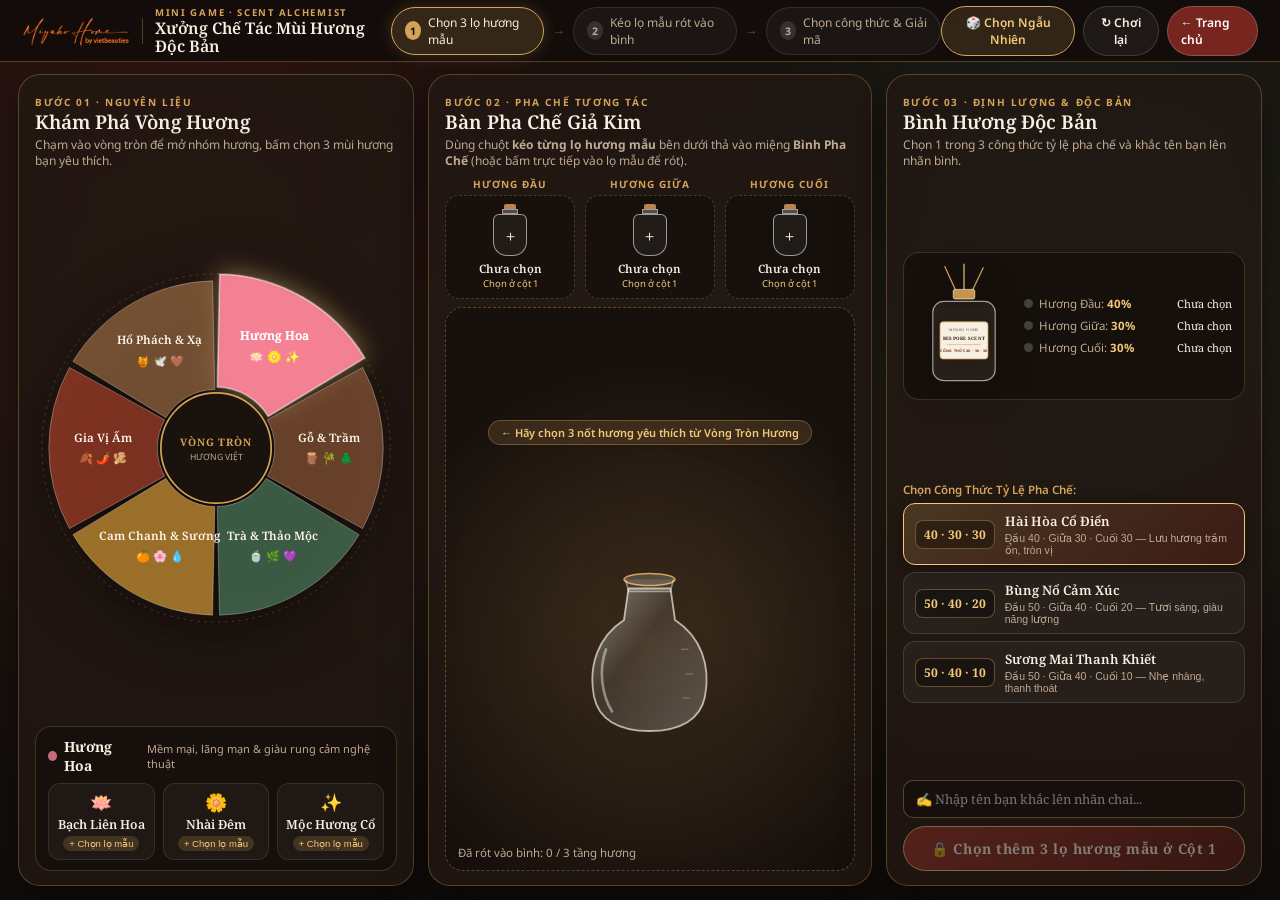
==== bespoke-scent.html @ ba07856d "update: cautruc" ====
<!doctype html>
<html lang="vi">
  <head>
    <meta charset="UTF-8" />
    <meta name="viewport" content="width=device-width,initial-scale=1" />
    <title>Xưởng Giả Kim Mùi Hương — Miyako Home Mini Game</title>
    <meta
      name="description"
      content="Mini game pha chế mùi hương Miyako Home: Chọn nốt hương từ Vòng Tròn Hương, kéo thả lọ hương mẫu vào bình pha chế theo công thức và giải mã tính cách của bạn."
    />
    <link
      rel="icon"
      href="data:image/svg+xml,%3Csvg xmlns='http://www.w3.org/2000/svg' viewBox='0 0 40 40'%3E%3Crect width='40' height='40' fill='%237a201d'/%3E%3Ctext x='7' y='29' font-size='28' fill='%23f5ead6' font-family='serif'%3EM%3C/text%3E%3C/svg%3E"
    />
    <link rel="preconnect" href="https://fonts.googleapis.com" />
    <link rel="preconnect" href="https://fonts.gstatic.com" crossorigin />
    <link
      href="https://fonts.googleapis.com/css2?family=Noto+Sans:ital,wght@0,300;0,400;0,500;0,600;0,700;1,400&family=Noto+Serif:ital,wght@0,400;0,600;0,700;1,400;1,600&display=swap"
      rel="stylesheet"
    />
    <link rel="stylesheet" href="css/bespoke-scent.css" />
  </head>
  <body>
    <div class="game-viewport">
      <!-- Top Game HUD Bar -->
      <header class="game-hud">
        <a
          class="hud-brand"
          href="index.html"
          aria-label="Miyako Home — về trang chủ"
        >
          <img
            src="assets/images/custom-01.webp"
            alt="Logo Miyako Home"
            width="2172"
            height="724"
            decoding="async"
          />
          <span class="hud-divider" aria-hidden="true"></span>
          <div class="hud-title-wrap">
            <span class="hud-badge">MINI GAME · SCENT ALCHEMIST</span>
            <h1>Xưởng Chế Tác Mùi Hương Độc Bản</h1>
          </div>
        </a>

        <!-- Quest Steps Indicator -->
        <div class="hud-quests" aria-label="Tiến trình chơi">
          <div id="quest-1" class="quest-step active">
            <span class="quest-num">1</span>
            <span>Chọn 3 lọ hương mẫu</span>
          </div>
          <span class="quest-arrow" aria-hidden="true">→</span>
          <div id="quest-2" class="quest-step">
            <span class="quest-num">2</span>
            <span>Kéo lọ mẫu rót vào bình</span>
          </div>
          <span class="quest-arrow" aria-hidden="true">→</span>
          <div id="quest-3" class="quest-step">
            <span class="quest-num">3</span>
            <span>Chọn công thức &amp; Giải mã</span>
          </div>
        </div>

        <div class="hud-actions">
          <button
            id="random-spin-btn"
            class="hud-btn-gold"
            type="button"
            title="Chọn ngẫu nhiên 3 lọ hương mẫu"
          >
            🎲 Chọn Ngẫu Nhiên
          </button>
          <button
            id="reset-board-btn"
            class="hud-btn-ghost"
            type="button"
            title="Làm mới bàn pha chế"
          >
            ↻ Chơi lại
          </button>
          <a class="hud-btn-back" href="index.html">← Trang chủ</a>
        </div>
      </header>

      <!-- 3-Column Fixed Game Arena -->
      <main class="game-arena" aria-label="Bàn pha chế mùi hương 3 cột">
        <!-- ================================================================
             COLUMN 1: KHÁM PHÁ VÒNG HƯƠNG (FRAGRANCE WHEEL & NOTE PICKER)
             ================================================================ -->
        <section
          class="arena-col col-wheel"
          aria-label="Cột 1: Khám phá vòng hương"
        >
          <div class="col-head">
            <span class="col-step-tag">BƯỚC 01 · NGUYÊN LIỆU</span>
            <h2>Khám Phá Vòng Hương</h2>
            <p>
              Chạm vào vòng tròn để mở nhóm hương, bấm chọn 3 mùi hương bạn yêu
              thích.
            </p>
          </div>

          <!-- Interactive SVG Fragrance Wheel -->
          <div class="wheel-box">
            <svg
              id="fragrance-wheel-svg"
              class="fragrance-wheel-svg"
              viewBox="0 0 420 420"
              aria-label="Vòng tròn 6 nhóm hương"
            ></svg>
          </div>

          <!-- Sub-notes Shelf of Selected Family -->
          <div class="family-shelf">
            <div class="shelf-header">
              <div class="shelf-title">
                <span id="family-dot" class="family-dot"></span>
                <strong id="family-name">Hương Hoa (Floral)</strong>
              </div>
              <span id="family-desc" class="shelf-desc"
                >Mềm mại, lãng mạn &amp; tinh tế</span
              >
            </div>
            <div id="notes-grid" class="shelf-notes-grid"></div>
          </div>
        </section>

        <!-- ================================================================
             COLUMN 2: BÀN GIẢ KIM — KÉO THẢ LỌ HƯƠNG MẪU VÀO LỌ PHA CHẾ
             ================================================================ -->
        <section
          class="arena-col col-alchemy"
          aria-label="Cột 2: Bàn pha chế kéo thả"
        >
          <div class="col-head">
            <span class="col-step-tag">BƯỚC 02 · PHA CHẾ TƯƠNG TÁC</span>
            <h2>Bàn Pha Chế Giả Kim</h2>
            <p id="alchemy-instruction">
              Dùng chuột <strong>kéo từng lọ hương mẫu</strong> bên dưới thả vào
              miệng <strong>Bình Pha Chế</strong> (hoặc bấm trực tiếp vào lọ mẫu
              để rót).
            </p>
          </div>

          <!-- Sample Vials Tray (3 Picked Vials to Drag) -->
          <div class="vials-tray" aria-label="Khay 3 lọ hương mẫu đã chọn">
            <!-- Vial Slot 1: Top Note -->
            <div class="vial-slot-wrap" data-slot="top">
              <span class="vial-role-label">Hương Đầu</span>
              <div
                id="vial-top"
                class="sample-vial empty"
                draggable="false"
                data-layer="top"
                role="button"
                tabindex="0"
                aria-label="Lọ mẫu Hương Đầu"
              >
                <div class="vial-bottle-graphic">
                  <div class="vial-cork"></div>
                  <div class="vial-neck"></div>
                  <div class="vial-body">
                    <div class="vial-liquid" id="vial-liquid-top"></div>
                    <span class="vial-icon" id="vial-icon-top">＋</span>
                  </div>
                </div>
                <span class="vial-name" id="vial-name-top">Chưa chọn</span>
                <span class="vial-status" id="vial-status-top"
                  >Chọn ở cột 1</span
                >
              </div>
              <button
                type="button"
                class="vial-remove-btn"
                data-remove="top"
                title="Đổi lọ hương này"
                hidden
              >
                ×
              </button>
            </div>

            <!-- Vial Slot 2: Heart Note -->
            <div class="vial-slot-wrap" data-slot="heart">
              <span class="vial-role-label">Hương Giữa</span>
              <div
                id="vial-heart"
                class="sample-vial empty"
                draggable="false"
                data-layer="heart"
                role="button"
                tabindex="0"
                aria-label="Lọ mẫu Hương Giữa"
              >
                <div class="vial-bottle-graphic">
                  <div class="vial-cork"></div>
                  <div class="vial-neck"></div>
                  <div class="vial-body">
                    <div class="vial-liquid" id="vial-liquid-heart"></div>
                    <span class="vial-icon" id="vial-icon-heart">＋</span>
                  </div>
                </div>
                <span class="vial-name" id="vial-name-heart">Chưa chọn</span>
                <span class="vial-status" id="vial-status-heart"
                  >Chọn ở cột 1</span
                >
              </div>
              <button
                type="button"
                class="vial-remove-btn"
                data-remove="heart"
                title="Đổi lọ hương này"
                hidden
              >
                ×
              </button>
            </div>

            <!-- Vial Slot 3: Base Note -->
            <div class="vial-slot-wrap" data-slot="base">
              <span class="vial-role-label">Hương Cuối</span>
              <div
                id="vial-base"
                class="sample-vial empty"
                draggable="false"
                data-layer="base"
                role="button"
                tabindex="0"
                aria-label="Lọ mẫu Hương Cuối"
              >
                <div class="vial-bottle-graphic">
                  <div class="vial-cork"></div>
                  <div class="vial-neck"></div>
                  <div class="vial-body">
                    <div class="vial-liquid" id="vial-liquid-base"></div>
                    <span class="vial-icon" id="vial-icon-base">＋</span>
                  </div>
                </div>
                <span class="vial-name" id="vial-name-base">Chưa chọn</span>
                <span class="vial-status" id="vial-status-base"
                  >Chọn ở cột 1</span
                >
              </div>
              <button
                type="button"
                class="vial-remove-btn"
                data-remove="base"
                title="Đổi lọ hương này"
                hidden
              >
                ×
              </button>
            </div>
          </div>

          <!-- Central Mixing Cauldron / Alchemy Vessel Dropzone -->
          <div
            id="alchemy-dropzone"
            class="alchemy-dropzone"
            aria-label="Vùng thả lọ hương mẫu để pha chế"
          >
            <div class="dropzone-ring" aria-hidden="true"></div>
            <div class="dropzone-hint-pill" id="dropzone-hint">
              ⬇ Kéo thả lọ hương mẫu vào đây để rót
            </div>

            <!-- Animated Pouring Vial (Appears during pour animation) -->
            <div
              id="pouring-actor"
              class="pouring-actor"
              hidden
              aria-hidden="true"
            >
              <div class="pouring-vial-body">
                <div id="pouring-vial-liquid" class="pouring-vial-liquid"></div>
              </div>
              <div id="pouring-stream" class="pouring-stream"></div>
            </div>

            <!-- Floating Aroma Particles Container -->
            <div
              id="aroma-particles"
              class="aroma-particles"
              aria-hidden="true"
            ></div>

            <!-- Central Mixing Flask SVG -->
            <svg
              id="mixing-flask-svg"
              class="mixing-flask-svg"
              viewBox="0 0 220 260"
              aria-label="Bình pha chế trung tâm"
            >
              <defs>
                <clipPath id="flask-clip">
                  <path
                    d="M82 54 L138 54 L144 96 C178 118 192 156 184 198 C178 228 152 244 110 244 C68 244 42 228 36 198 C28 156 42 118 76 96 Z"
                  />
                </clipPath>
                <linearGradient id="glass-shine" x1="0" y1="0" x2="1" y2="1">
                  <stop offset="0%" stop-color="rgba(255,255,255,0.38)" />
                  <stop offset="40%" stop-color="rgba(255,255,255,0.05)" />
                  <stop offset="100%" stop-color="rgba(255,255,255,0.2)" />
                </linearGradient>
              </defs>

              <!-- Flask Rim & Funnel Neck -->
              <ellipse
                cx="110"
                cy="42"
                rx="34"
                ry="8"
                fill="rgba(255,248,238,0.18)"
                stroke="#d4a359"
                stroke-width="2"
              />
              <path
                d="M78 42 L82 58 L138 58 L142 42"
                fill="rgba(255,248,238,0.1)"
                stroke="rgba(255,248,238,0.45)"
                stroke-width="1.8"
              />

              <!-- Liquid Layers Inside Flask -->
              <g clip-path="url(#flask-clip)">
                <rect
                  x="20"
                  y="50"
                  width="180"
                  height="200"
                  fill="rgba(255,248,238,0.04)"
                />
                <!-- Top Note Liquid (Upper layer) -->
                <rect
                  id="flask-layer-top"
                  x="20"
                  y="244"
                  width="180"
                  height="0"
                  fill="#d49b38"
                  fill-opacity="0.82"
                />
                <!-- Heart Note Liquid (Middle layer) -->
                <rect
                  id="flask-layer-heart"
                  x="20"
                  y="244"
                  width="180"
                  height="0"
                  fill="#c96a7b"
                  fill-opacity="0.86"
                />
                <!-- Base Note Liquid (Bottom layer) -->
                <rect
                  id="flask-layer-base"
                  x="20"
                  y="244"
                  width="180"
                  height="0"
                  fill="#8c583a"
                  fill-opacity="0.9"
                />
                <!-- Liquid Meniscus / Wave Highlight -->
                <ellipse
                  id="flask-meniscus"
                  cx="110"
                  cy="244"
                  rx="68"
                  ry="6"
                  fill="rgba(255,255,255,0.32)"
                  opacity="0"
                />
              </g>

              <!-- Flask Outer Glass Contour -->
              <path
                d="M82 54 L138 54 L144 96 C178 118 192 156 184 198 C178 228 152 244 110 244 C68 244 42 228 36 198 C28 156 42 118 76 96 Z"
                fill="url(#glass-shine)"
                stroke="rgba(255,248,238,0.65)"
                stroke-width="2.4"
              />

              <!-- Glass Reflection Arc -->
              <path
                d="M52 135 C42 162 46 195 60 218"
                fill="none"
                stroke="rgba(255,255,255,0.42)"
                stroke-width="3.5"
                stroke-linecap="round"
              />

              <!-- Measurement Ticks on Flask -->
              <line
                x1="152"
                y1="135"
                x2="162"
                y2="135"
                stroke="rgba(201,147,75,0.6)"
                stroke-width="1.5"
              />
              <line
                x1="158"
                y1="168"
                x2="168"
                y2="168"
                stroke="rgba(201,147,75,0.6)"
                stroke-width="1.5"
              />
              <line
                x1="154"
                y1="200"
                x2="164"
                y2="200"
                stroke="rgba(201,147,75,0.6)"
                stroke-width="1.5"
              />
            </svg>

            <div class="pour-progress-bar">
              <span id="pour-status-text"
                >Đã rót vào bình: 0 / 3 tầng hương</span
              >
              <button
                id="quick-pour-all-btn"
                type="button"
                class="quick-pour-btn"
                hidden
              >
                ⚡ Rót nhanh tất cả
              </button>
            </div>
          </div>
        </section>

        <!-- ================================================================
             COLUMN 3: BÌNH HƯƠNG ĐỘC BẢN & 3 CÔNG THỨC PHA
             ================================================================ -->
        <section
          class="arena-col col-bespoke"
          aria-label="Cột 3: Bình hương độc bản và công thức"
        >
          <div class="col-head">
            <span class="col-step-tag">BƯỚC 03 · ĐỊNH LƯỢNG &amp; ĐỘC BẢN</span>
            <h2>Bình Hương Độc Bản</h2>
            <p>
              Chọn 1 trong 3 công thức tỷ lệ pha chế và khắc tên bạn lên nhãn
              bình.
            </p>
          </div>

          <!-- Finished Bespoke Bottle Preview -->
          <div class="bespoke-bottle-card">
            <svg
              id="final-bottle-svg"
              class="final-bottle-svg"
              viewBox="0 0 160 210"
              aria-label="Bình thành phẩm Miyako Home"
            >
              <!-- Diffuser Reeds -->
              <line
                x1="70"
                y1="54"
                x2="48"
                y2="6"
                stroke="#d4a359"
                stroke-width="2"
                stroke-linecap="round"
              />
              <line
                x1="80"
                y1="54"
                x2="80"
                y2="2"
                stroke="#e5c17c"
                stroke-width="2"
                stroke-linecap="round"
              />
              <line
                x1="90"
                y1="54"
                x2="112"
                y2="8"
                stroke="#d4a359"
                stroke-width="2"
                stroke-linecap="round"
              />

              <!-- Gold Collar -->
              <rect
                x="62"
                y="44"
                width="36"
                height="16"
                rx="3"
                fill="#c9934b"
                stroke="#fff8ee"
                stroke-width="1"
              />

              <defs>
                <clipPath id="final-bottle-clip">
                  <rect x="28" y="64" width="104" height="132" rx="18" />
                </clipPath>
              </defs>

              <!-- Dynamic Ratio Liquid Layers -->
              <g clip-path="url(#final-bottle-clip)">
                <rect
                  x="28"
                  y="64"
                  width="104"
                  height="132"
                  fill="rgba(255,248,238,0.06)"
                />
                <rect
                  id="final-liquid-top"
                  x="28"
                  y="76"
                  width="104"
                  height="48"
                  fill="#3a2b22"
                  fill-opacity="0.2"
                />
                <rect
                  id="final-liquid-heart"
                  x="28"
                  y="124"
                  width="104"
                  height="36"
                  fill="#3a2b22"
                  fill-opacity="0.25"
                />
                <rect
                  id="final-liquid-base"
                  x="28"
                  y="160"
                  width="104"
                  height="36"
                  fill="#3a2b22"
                  fill-opacity="0.3"
                />
              </g>

              <!-- Bottle Glass Contour -->
              <rect
                x="28"
                y="64"
                width="104"
                height="132"
                rx="18"
                fill="none"
                stroke="rgba(255,248,238,0.6)"
                stroke-width="2"
              />

              <!-- Luxury Engraved Label -->
              <rect
                x="40"
                y="98"
                width="80"
                height="62"
                rx="5"
                fill="#f7efe2"
                stroke="#c9934b"
                stroke-width="1.3"
              />
              <text x="80" y="113" class="final-label-small">MIYAKO HOME</text>
              <text
                id="final-bottle-owner"
                x="80"
                y="129"
                class="final-label-main"
              >
                BESPOKE SCENT
              </text>
              <line
                x1="52"
                y1="136"
                x2="108"
                y2="136"
                stroke="#c9934b"
                stroke-width="0.8"
              />
              <text
                id="final-bottle-ratio"
                x="80"
                y="149"
                class="final-label-ratio"
              >
                CÔNG THỨC 40 · 30 · 30
              </text>
            </svg>

            <!-- Ratio Breakdown Legend -->
            <div class="bespoke-ratio-bars">
              <div class="ratio-bar-row">
                <span class="ratio-dot" id="ratio-dot-top"></span>
                <span class="ratio-label"
                  >Hương Đầu: <strong id="ratio-val-top">40%</strong></span
                >
                <span class="ratio-note-tag" id="ratio-note-top">—</span>
              </div>
              <div class="ratio-bar-row">
                <span class="ratio-dot" id="ratio-dot-heart"></span>
                <span class="ratio-label"
                  >Hương Giữa: <strong id="ratio-val-heart">30%</strong></span
                >
                <span class="ratio-note-tag" id="ratio-note-heart">—</span>
              </div>
              <div class="ratio-bar-row">
                <span class="ratio-dot" id="ratio-dot-base"></span>
                <span class="ratio-label"
                  >Hương Cuối: <strong id="ratio-val-base">30%</strong></span
                >
                <span class="ratio-note-tag" id="ratio-note-base">—</span>
              </div>
            </div>
          </div>

          <!-- 3 Blending Formulas Selector (40-30-30, 50-40-20, 50-40-10) -->
          <div class="formula-selector-group">
            <label class="group-title">Chọn Công Thức Tỷ Lệ Pha Chế:</label>
            <div
              class="formula-cards"
              role="radiogroup"
              aria-label="3 công thức pha chế"
            >
              <button
                type="button"
                class="formula-recipe-btn active"
                data-formula="40-30-30"
                data-top="40"
                data-heart="30"
                data-base="30"
              >
                <span class="recipe-ratio">40 · 30 · 30</span>
                <span class="recipe-name">Hài Hòa Cổ Điển</span>
                <span class="recipe-desc"
                  >Đầu 40 · Giữa 30 · Cuối 30 — Lưu hương trầm ổn, tròn vị</span
                >
              </button>

              <button
                type="button"
                class="formula-recipe-btn"
                data-formula="50-40-20"
                data-top="50"
                data-heart="40"
                data-base="20"
              >
                <span class="recipe-ratio">50 · 40 · 20</span>
                <span class="recipe-name">Bùng Nổ Cảm Xúc</span>
                <span class="recipe-desc"
                  >Đầu 50 · Giữa 40 · Cuối 20 — Tươi sáng, giàu năng lượng</span
                >
              </button>

              <button
                type="button"
                class="formula-recipe-btn"
                data-formula="50-40-10"
                data-top="50"
                data-heart="40"
                data-base="10"
              >
                <span class="recipe-ratio">50 · 40 · 10</span>
                <span class="recipe-name">Sương Mai Thanh Khiết</span>
                <span class="recipe-desc"
                  >Đầu 50 · Giữa 40 · Cuối 10 — Nhẹ nhàng, thanh thoát</span
                >
              </button>
            </div>
          </div>

          <!-- Owner Name Input & Final Craft Trigger -->
          <div class="bespoke-footer-controls">
            <input
              id="user-name-input"
              class="owner-input"
              type="text"
              maxlength="20"
              placeholder="✍ Nhập tên bạn khắc lên nhãn chai..."
              aria-label="Nhập tên khắc lên nhãn chai"
            />
            <button
              id="craft-btn"
              class="craft-submit-btn"
              type="button"
              disabled
            >
              🔒 Chọn &amp; Rót 3 Lọ Hương Để Giải Mã
            </button>
          </div>
        </section>
      </main>
    </div>

    <!-- ====================================================================
         POP-UP MODAL: GIẢI MÃ MÙI HƯƠNG & CHÂN DUNG TÍNH CÁCH (NO PAGE SCROLL)
         ==================================================================== -->
    <div
      id="result-modal"
      class="result-modal-backdrop"
      role="dialog"
      aria-modal="true"
      aria-labelledby="result-scent-name"
      hidden
    >
      <div class="result-modal-dialog">
        <button
          id="close-modal-btn"
          class="modal-close-btn"
          type="button"
          aria-label="Đóng cửa sổ kết quả"
        >
          ×
        </button>

        <div class="modal-top-banner">
          <span id="result-serial" class="modal-serial">
            MIYAKO BESPOKE NO. 108 · CÔNG THỨC 40 - 30 - 30
          </span>
          <span id="result-owner" class="modal-owner">
            Chế tác độc bản dành cho: Bạn
          </span>
        </div>

        <div class="modal-body-grid">
          <!-- Left: Scent Identity & Personality Analysis -->
          <div class="modal-main-col">
            <span class="modal-kicker"
              >✦ THÀNH PHẨM GIẢ KIM &amp; CHÂN DUNG BẢN NGÃ ✦</span
            >
            <h2 id="result-scent-name" class="modal-scent-title">
              Sương Liên &amp; Giữa Đêm Sâu
            </h2>
            <p id="result-poetic-sub" class="modal-scent-sub">
              Hợp hương theo tỷ lệ 40 - 30 - 30: Trà Trắng Tuyết Sơn, Bạch Liên
              Hoa &amp; Trầm Hương Kỳ Nam.
            </p>

            <!-- Personality Archetype Box -->
            <div class="modal-persona-card">
              <div class="persona-badge-line">
                <span>BẠN LÀ AI QUA MÙI HƯƠNG NÀY?</span>
              </div>
              <h3 id="persona-title">Người Kể Chuyện Thầm Lặng</h3>
              <p id="persona-summary"></p>
            </div>

            <!-- 3 Psychological Layers -->
            <div class="modal-psych-list">
              <div class="modal-psych-item">
                <div class="psych-head">
                  <strong
                    >1. Ấn tượng đầu tiên (Hương Đầu ·
                    <span id="modal-pct-top">40%</span>)</strong
                  >
                  <span id="psych-top-note" class="psych-note-pill"></span>
                </div>
                <p id="psych-top-desc"></p>
              </div>

              <div class="modal-psych-item">
                <div class="psych-head">
                  <strong
                    >2. Thế giới nội tâm (Hương Giữa ·
                    <span id="modal-pct-heart">30%</span>)</strong
                  >
                  <span id="psych-heart-note" class="psych-note-pill"></span>
                </div>
                <p id="psych-heart-desc"></p>
              </div>

              <div class="modal-psych-item">
                <div class="psych-head">
                  <strong
                    >3. Chiều sâu bản ngã (Hương Cuối ·
                    <span id="modal-pct-base">30%</span>)</strong
                  >
                  <span id="psych-base-note" class="psych-note-pill"></span>
                </div>
                <p id="psych-base-desc"></p>
              </div>
            </div>
          </div>

          <!-- Right: Radar Chart & Matching Real Miyako Product -->
          <div class="modal-side-col">
            <div class="modal-radar-box">
              <h4>Biểu Đồ 5 Chiều Khí Chất</h4>
              <svg
                id="radar-svg"
                class="radar-svg"
                viewBox="0 0 270 250"
                aria-label="Biểu đồ 5 chiều khí chất"
              ></svg>
              <div id="aura-tags" class="modal-aura-tags"></div>
            </div>

            <div class="modal-product-match">
              <div class="match-row">
                <img
                  id="match-thumb"
                  class="match-img"
                  src="assets/images/custom-06.webp"
                  alt="Sản phẩm Miyako Home đồng điệu"
                />
                <div class="match-meta">
                  <span class="match-eyebrow">GỢI Ý TỪ MIYAKO HOME</span>
                  <h4 id="match-vessel">Thiết kế SẮC — Ngọc Sương Mai</h4>
                  <strong id="match-collection"
                    >BST Tinh Dầu Hương Hoa &amp; Hồn Việt</strong
                  >
                </div>
              </div>
              <p id="match-desc" class="match-text"></p>
            </div>
          </div>
        </div>

        <!-- Modal Footer Actions -->
        <div class="modal-footer-actions">
          <a
            class="modal-btn-primary"
            href="https://zalo.me/0356059224"
            target="_blank"
            rel="noopener noreferrer"
          >
            Nhận Tư Vấn Công Thức Này Qua Zalo ↗
          </a>
          <button
            id="copy-formula-btn"
            type="button"
            class="modal-btn-secondary"
          >
            📋 Sao Chép Công Thức &amp; Tính Cách
          </button>
          <button
            id="modal-replay-btn"
            type="button"
            class="modal-btn-secondary"
          >
            ↻ Pha Chế Lại Mùi Khác
          </button>
        </div>
      </div>
    </div>

    <script src="js/bespoke-scent.js" defer></script>
  </body>
</html>
---- css/bespoke-scent.css ----
/* ==========================================================================
   MIYAKO HOME — 3-COLUMN FIXED-VIEWPORT SCENT ALCHEMIST MINI-GAME
   ========================================================================== */

:root {
  --bg-deep: #120d0a;
  --bg-panel: rgba(34, 24, 19, 0.82);
  --bg-panel-inner: rgba(20, 14, 11, 0.72);
  --text-cream: #f7efe2;
  --text-muted: #bfa992;
  --text-dark: #241912;
  --accent-wine: #76251f;
  --accent-gold: #d4a359;
  --accent-gold-bright: #f3c878;
  --border-gold: rgba(212, 163, 89, 0.32);
  --font-serif: "Noto Serif", Georgia, serif;
  --font-sans: "Noto Sans", -apple-system, BlinkMacSystemFont, sans-serif;
}

*,
*::before,
*::after {
  box-sizing: border-box;
  margin: 0;
  padding: 0;
}

html,
body {
  width: 100%;
  height: 100%;
  background: var(--bg-deep);
  color: var(--text-cream);
  font-family: var(--font-sans);
  overflow: hidden;
  user-select: none;
  -webkit-font-smoothing: antialiased;
}

/* Fixed 1-Screen Game Viewport */
.game-viewport {
  width: 100vw;
  height: 100vh;
  height: 100dvh;
  display: flex;
  flex-direction: column;
  background:
    radial-gradient(
      circle at 15% 20%,
      rgba(118, 37, 31, 0.28),
      transparent 42%
    ),
    radial-gradient(
      circle at 50% 55%,
      rgba(212, 163, 89, 0.14),
      transparent 48%
    ),
    radial-gradient(
      circle at 85% 25%,
      rgba(77, 124, 93, 0.15),
      transparent 42%
    ),
    linear-gradient(180deg, #150f0c 0%, #1c140f 55%, #120d0a 100%);
  overflow: hidden;
}

/* ==========================================================================
   TOP GAME HUD BAR
   ========================================================================== */
.game-hud {
  height: 62px;
  flex-shrink: 0;
  display: flex;
  align-items: center;
  justify-content: space-between;
  padding: 0 22px;
  background: rgba(18, 13, 10, 0.9);
  border-bottom: 1px solid var(--border-gold);
  backdrop-filter: blur(12px);
  z-index: 30;
}

.hud-brand {
  display: flex;
  align-items: center;
  gap: 12px;
  text-decoration: none;
  color: var(--text-cream);
}

.hud-brand img {
  height: 36px;
  width: auto;
  object-fit: contain;
}

.hud-divider {
  width: 1px;
  height: 26px;
  background: var(--border-gold);
}

.hud-title-wrap {
  display: flex;
  flex-direction: column;
}

.hud-badge {
  font-size: 9.5px;
  font-weight: 700;
  letter-spacing: 0.18em;
  color: var(--accent-gold);
}

.hud-title-wrap h1 {
  font-family: var(--font-serif);
  font-size: 16px;
  font-weight: 600;
  color: var(--text-cream);
  line-height: 1.15;
}

/* Quest Progress Steps in HUD */
.hud-quests {
  display: flex;
  align-items: center;
  gap: 8px;
}

.quest-step {
  display: inline-flex;
  align-items: center;
  gap: 7px;
  padding: 6px 13px;
  border-radius: 999px;
  background: rgba(255, 255, 255, 0.04);
  border: 1px solid rgba(255, 255, 255, 0.1);
  font-size: 12px;
  color: var(--text-muted);
  transition: all 0.25s ease;
}

.quest-step.active {
  background: rgba(212, 163, 89, 0.18);
  border-color: var(--accent-gold);
  color: var(--text-cream);
  box-shadow: 0 0 16px rgba(212, 163, 89, 0.22);
}

.quest-step.done {
  background: rgba(77, 124, 93, 0.24);
  border-color: #68a37c;
  color: #dff5e6;
}

.quest-num {
  width: 19px;
  height: 19px;
  border-radius: 50%;
  background: rgba(255, 255, 255, 0.12);
  display: inline-flex;
  align-items: center;
  justify-content: center;
  font-size: 10.5px;
  font-weight: 700;
}

.quest-step.active .quest-num {
  background: var(--accent-gold);
  color: #16100c;
}

.quest-step.done .quest-num {
  background: #5ca374;
  color: #fff;
}

.quest-arrow {
  color: rgba(212, 163, 89, 0.45);
  font-size: 13px;
}

.hud-actions {
  display: flex;
  align-items: center;
  gap: 8px;
}

.hud-btn-gold,
.hud-btn-ghost,
.hud-btn-back {
  padding: 7px 13px;
  border-radius: 999px;
  font-size: 12px;
  font-weight: 600;
  cursor: pointer;
  text-decoration: none;
  transition: all 0.2s ease;
  font-family: var(--font-sans);
}

.hud-btn-gold {
  background: rgba(212, 163, 89, 0.16);
  border: 1px solid var(--accent-gold);
  color: var(--accent-gold-bright);
}

.hud-btn-gold:hover {
  background: var(--accent-gold);
  color: #16100c;
}

.hud-btn-ghost {
  background: rgba(255, 255, 255, 0.05);
  border: 1px solid rgba(255, 255, 255, 0.15);
  color: var(--text-cream);
}

.hud-btn-ghost:hover {
  background: rgba(255, 255, 255, 0.14);
}

.hud-btn-back {
  background: var(--accent-wine);
  border: 1px solid rgba(255, 255, 255, 0.2);
  color: #fff;
}

.hud-btn-back:hover {
  background: #912f27;
}

/* ==========================================================================
   3-COLUMN GAME ARENA (NO SCROLL)
   ========================================================================== */
.game-arena {
  flex: 1;
  min-height: 0;
  display: grid;
  grid-template-columns: 1fr 1.12fr 0.95fr;
  gap: 14px;
  padding: 12px 18px 14px;
  overflow: hidden;
}

.arena-col {
  height: 100%;
  min-height: 0;
  background: var(--bg-panel);
  border: 1px solid var(--border-gold);
  border-radius: 22px;
  padding: 14px 16px;
  display: flex;
  flex-direction: column;
  justify-content: space-between;
  box-shadow: 0 18px 44px rgba(0, 0, 0, 0.5);
  backdrop-filter: blur(12px);
  overflow: hidden;
  position: relative;
}

.col-head {
  flex-shrink: 0;
}

.col-step-tag {
  display: inline-block;
  font-size: 10px;
  font-weight: 700;
  letter-spacing: 0.16em;
  color: var(--accent-gold);
  text-transform: uppercase;
  margin-bottom: 2px;
}

.col-head h2 {
  font-family: var(--font-serif);
  font-size: 19px;
  font-weight: 600;
  color: var(--text-cream);
  line-height: 1.2;
}

.col-head p {
  font-size: 12px;
  color: var(--text-muted);
  line-height: 1.35;
  margin-top: 3px;
}

/* ==========================================================================
   COLUMN 1: FRAGRANCE WHEEL & SUB-NOTES SHELF
   ========================================================================== */
.wheel-box {
  flex: 1;
  min-height: 0;
  display: flex;
  align-items: center;
  justify-content: center;
  padding: 8px 0;
}

.fragrance-wheel-svg {
  width: 100%;
  height: 100%;
  max-width: 420px;
  max-height: 420px;
  overflow: visible;
  filter: drop-shadow(0 14px 28px rgba(0, 0, 0, 0.58));
  transition: transform 0.75s cubic-bezier(0.16, 1, 0.3, 1);
}

.wheel-slice {
  cursor: pointer;
  transition:
    filter 0.2s ease,
    transform 0.2s ease;
  transform-origin: 210px 210px;
}

.wheel-slice:hover {
  filter: brightness(1.16);
  transform: scale(1.025);
}

.wheel-slice.active {
  filter: brightness(1.25) drop-shadow(0 0 14px rgba(243, 200, 120, 0.55));
  transform: scale(1.04);
}

.wheel-label {
  font-family: var(--font-serif);
  font-size: 13.5px;
  font-weight: 600;
  fill: #fff8ee;
  pointer-events: none;
  text-anchor: middle;
  dominant-baseline: central;
}

.wheel-sublabel {
  font-size: 13px;
  pointer-events: none;
  text-anchor: middle;
  dominant-baseline: central;
}

.wheel-center-circle {
  fill: #1a120d;
  stroke: var(--accent-gold);
  stroke-width: 2;
}

.wheel-center-title {
  font-family: var(--font-serif);
  font-size: 12px;
  fill: var(--accent-gold);
  text-anchor: middle;
  font-weight: 700;
  letter-spacing: 0.08em;
  dominant-baseline: central;
}

.wheel-center-sub {
  font-size: 10px;
  fill: var(--text-muted);
  text-anchor: middle;
  dominant-baseline: central;
}

/* Sub-notes shelf */
.family-shelf {
  flex-shrink: 0;
  background: var(--bg-panel-inner);
  border: 1px solid rgba(212, 163, 89, 0.24);
  border-radius: 16px;
  padding: 10px 12px;
}

.shelf-header {
  display: flex;
  align-items: center;
  justify-content: space-between;
  gap: 8px;
  margin-bottom: 8px;
}

.shelf-title {
  display: flex;
  align-items: center;
  gap: 7px;
  font-family: var(--font-serif);
  font-size: 14px;
  color: var(--text-cream);
}

.family-dot {
  width: 10px;
  height: 10px;
  border-radius: 50%;
  display: inline-block;
}

.shelf-desc {
  font-size: 11px;
  color: var(--text-muted);
}

.shelf-notes-grid {
  display: grid;
  grid-template-columns: repeat(3, 1fr);
  gap: 8px;
}

.note-pick-btn {
  display: flex;
  flex-direction: column;
  align-items: center;
  text-align: center;
  padding: 8px 6px;
  border-radius: 12px;
  background: rgba(255, 255, 255, 0.04);
  border: 1px solid rgba(255, 255, 255, 0.1);
  color: var(--text-cream);
  cursor: pointer;
  transition: all 0.2s ease;
  position: relative;
}

.note-pick-btn:hover {
  background: rgba(212, 163, 89, 0.14);
  border-color: var(--accent-gold);
  transform: translateY(-2px);
}

.note-pick-btn.picked {
  background: rgba(212, 163, 89, 0.24);
  border-color: var(--accent-gold-bright);
  box-shadow: 0 0 14px rgba(212, 163, 89, 0.3);
}

.note-pick-icon {
  font-size: 18px;
  margin-bottom: 3px;
}

.note-pick-name {
  font-family: var(--font-serif);
  font-size: 12.5px;
  font-weight: 600;
  line-height: 1.2;
}

.note-pick-tag {
  margin-top: 4px;
  font-size: 9.5px;
  padding: 2px 6px;
  border-radius: 999px;
  background: rgba(212, 163, 89, 0.2);
  color: var(--accent-gold-bright);
}

/* ==========================================================================
   COLUMN 2: ALCHEMY WORKBENCH (DRAG SAMPLE VIALS -> MIXING FLASK)
   ========================================================================== */
.vials-tray {
  flex-shrink: 0;
  display: grid;
  grid-template-columns: repeat(3, 1fr);
  gap: 10px;
  margin: 8px 0;
}

.vial-slot-wrap {
  position: relative;
  display: flex;
  flex-direction: column;
  align-items: center;
}

.vial-role-label {
  font-size: 10px;
  font-weight: 700;
  text-transform: uppercase;
  letter-spacing: 0.1em;
  color: var(--accent-gold);
  margin-bottom: 4px;
}

.sample-vial {
  width: 100%;
  padding: 8px 6px;
  border-radius: 14px;
  background: var(--bg-panel-inner);
  border: 1px dashed rgba(255, 255, 255, 0.18);
  display: flex;
  flex-direction: column;
  align-items: center;
  transition: all 0.25s ease;
  position: relative;
}

.sample-vial.ready {
  border-style: solid;
  border-color: var(--accent-gold);
  background: rgba(212, 163, 89, 0.12);
  cursor: grab;
  animation: vial-float 2.6s ease-in-out infinite;
}

.sample-vial.ready:hover {
  transform: translateY(-3px) scale(1.03);
  box-shadow: 0 8px 20px rgba(212, 163, 89, 0.28);
}

.sample-vial.ready:active {
  cursor: grabbing;
}

.sample-vial.poured {
  border-style: solid;
  border-color: #5ca374;
  background: rgba(77, 124, 93, 0.16);
  opacity: 0.85;
  cursor: default;
  animation: none;
}

@keyframes vial-float {
  0%,
  100% {
    transform: translateY(0);
  }
  50% {
    transform: translateY(-4px);
  }
}

/* Miniature Potion Vial Graphic */
.vial-bottle-graphic {
  display: flex;
  flex-direction: column;
  align-items: center;
  margin-bottom: 5px;
}

.vial-cork {
  width: 12px;
  height: 5px;
  background: #b5834c;
  border-radius: 2px 2px 0 0;
}

.vial-neck {
  width: 16px;
  height: 5px;
  background: rgba(255, 255, 255, 0.25);
  border: 1px solid rgba(255, 255, 255, 0.45);
}

.vial-body {
  width: 34px;
  height: 42px;
  border-radius: 6px 6px 14px 14px;
  border: 1.5px solid rgba(255, 255, 255, 0.55);
  background: rgba(255, 255, 255, 0.05);
  position: relative;
  overflow: hidden;
  display: flex;
  align-items: center;
  justify-content: center;
}

.vial-liquid {
  position: absolute;
  bottom: 0;
  left: 0;
  right: 0;
  height: 0%;
  background: var(--accent-gold);
  transition:
    height 0.4s ease,
    background-color 0.3s ease;
  opacity: 0.85;
}

.sample-vial.ready .vial-liquid {
  height: 76%;
}

.sample-vial.poured .vial-liquid {
  height: 12%;
}

.vial-icon {
  position: relative;
  z-index: 2;
  font-size: 15px;
  filter: drop-shadow(0 2px 4px rgba(0, 0, 0, 0.5));
}

.vial-name {
  font-family: var(--font-serif);
  font-size: 11.5px;
  font-weight: 600;
  color: var(--text-cream);
  text-align: center;
  white-space: nowrap;
  overflow: hidden;
  text-overflow: ellipsis;
  max-width: 100%;
}

.vial-status {
  font-size: 9.5px;
  color: var(--accent-gold-bright);
  margin-top: 1px;
}

.sample-vial.poured .vial-status {
  color: #8ce0a8;
  font-weight: 700;
}

.vial-remove-btn {
  position: absolute;
  top: 20px;
  right: 5px;
  width: 18px;
  height: 18px;
  border-radius: 50%;
  border: none;
  background: rgba(0, 0, 0, 0.65);
  color: #fff;
  font-size: 12px;
  line-height: 1;
  cursor: pointer;
  z-index: 4;
}

.vial-remove-btn:hover {
  background: var(--accent-wine);
}

/* Central Dropzone & Mixing Flask */
.alchemy-dropzone {
  flex: 1;
  min-height: 0;
  position: relative;
  border-radius: 18px;
  background: radial-gradient(
    circle at 50% 60%,
    rgba(212, 163, 89, 0.16) 0%,
    rgba(20, 14, 11, 0.78) 72%
  );
  border: 1.5px dashed rgba(212, 163, 89, 0.38);
  display: flex;
  flex-direction: column;
  align-items: center;
  justify-content: space-between;
  padding: 10px 12px;
  transition: all 0.25s ease;
  overflow: hidden;
}

.alchemy-dropzone.drag-over {
  border-style: solid;
  border-color: var(--accent-gold-bright);
  background: radial-gradient(
    circle at 50% 55%,
    rgba(243, 200, 120, 0.3) 0%,
    rgba(20, 14, 11, 0.85) 75%
  );
  box-shadow: inset 0 0 30px rgba(243, 200, 120, 0.25);
  transform: scale(1.01);
}

.dropzone-hint-pill {
  font-size: 11px;
  font-weight: 600;
  padding: 4px 12px;
  border-radius: 999px;
  background: rgba(212, 163, 89, 0.16);
  border: 1px solid rgba(212, 163, 89, 0.35);
  color: var(--accent-gold-bright);
  z-index: 5;
}

.mixing-flask-svg {
  height: 100%;
  max-height: 195px;
  width: auto;
  z-index: 3;
  filter: drop-shadow(0 12px 24px rgba(0, 0, 0, 0.6));
  transition: transform 0.3s ease;
}

.mixing-flask-svg.flask-shake {
  animation: flask-shake-anim 0.65s ease-in-out;
}

@keyframes flask-shake-anim {
  0%,
  100% {
    transform: rotate(0deg) scale(1);
  }
  20% {
    transform: rotate(-8deg) scale(1.05);
  }
  40% {
    transform: rotate(8deg) scale(1.06);
  }
  60% {
    transform: rotate(-6deg) scale(1.05);
  }
  80% {
    transform: rotate(5deg) scale(1.03);
  }
}

#flask-layer-top,
#flask-layer-heart,
#flask-layer-base,
#flask-meniscus {
  transition: all 0.65s cubic-bezier(0.22, 1, 0.36, 1);
}

/* Pouring Vial Animation Actor */
.pouring-actor {
  position: absolute;
  top: 18px;
  left: 50%;
  transform: translateX(12px) rotate(-115deg);
  z-index: 10;
  pointer-events: none;
  animation: tilt-pour 0.9s ease-in-out forwards;
}

@keyframes tilt-pour {
  0% {
    opacity: 0;
    transform: translate(40px, -15px) rotate(-35deg);
  }
  25% {
    opacity: 1;
    transform: translate(16px, 4px) rotate(-118deg);
  }
  80% {
    opacity: 1;
    transform: translate(16px, 4px) rotate(-122deg);
  }
  100% {
    opacity: 0;
    transform: translate(36px, -10px) rotate(-45deg);
  }
}

.pouring-vial-body {
  width: 28px;
  height: 44px;
  border-radius: 6px 6px 12px 12px;
  border: 2px solid #fff8ee;
  background: rgba(255, 255, 255, 0.15);
  overflow: hidden;
  position: relative;
}

.pouring-vial-liquid {
  position: absolute;
  inset: 0;
  background: var(--accent-gold);
}

.pouring-stream {
  position: absolute;
  top: -4px;
  left: 11px;
  width: 6px;
  height: 115px;
  border-radius: 999px;
  background: var(--accent-gold);
  transform-origin: top center;
  transform: rotate(118deg);
  box-shadow: 0 0 12px currentColor;
  animation: stream-flow 0.8s ease-out forwards;
}

@keyframes stream-flow {
  0% {
    height: 0;
    opacity: 0.95;
  }
  35% {
    height: 120px;
    opacity: 1;
  }
  85% {
    height: 120px;
    opacity: 0.9;
  }
  100% {
    height: 0;
    opacity: 0;
  }
}

/* Rising Aroma Bubbles / Sparkles */
.aroma-particles {
  position: absolute;
  inset: 0;
  pointer-events: none;
  z-index: 4;
}

.aroma-bubble {
  position: absolute;
  bottom: 45px;
  width: 10px;
  height: 10px;
  border-radius: 50%;
  opacity: 0;
  animation: bubble-rise 1.4s ease-out forwards;
}

@keyframes bubble-rise {
  0% {
    transform: translateY(0) scale(0.5);
    opacity: 0.9;
  }
  100% {
    transform: translateY(-130px) scale(1.35);
    opacity: 0;
  }
}

.pour-progress-bar {
  width: 100%;
  display: flex;
  align-items: center;
  justify-content: space-between;
  font-size: 11.5px;
  color: var(--text-muted);
  z-index: 5;
}

.quick-pour-btn {
  padding: 4px 10px;
  border-radius: 999px;
  border: 1px solid var(--accent-gold);
  background: rgba(212, 163, 89, 0.2);
  color: var(--accent-gold-bright);
  font-size: 11px;
  font-weight: 600;
  cursor: pointer;
}

.quick-pour-btn:hover {
  background: var(--accent-gold);
  color: #16100c;
}

/* ==========================================================================
   COLUMN 3: BESPOKE BOTTLE & 3 RATIOS (40-30-30, 50-40-20, 50-40-10)
   ========================================================================== */
.bespoke-bottle-card {
  display: flex;
  align-items: center;
  gap: 12px;
  background: var(--bg-panel-inner);
  border: 1px solid rgba(212, 163, 89, 0.22);
  border-radius: 16px;
  padding: 10px 12px;
  margin: 6px 0;
}

.final-bottle-svg {
  width: 96px;
  height: 126px;
  flex-shrink: 0;
  filter: drop-shadow(0 8px 16px rgba(0, 0, 0, 0.5));
}

#final-liquid-top,
#final-liquid-heart,
#final-liquid-base {
  transition: all 0.45s ease;
}

.final-label-small {
  font-size: 6px;
  fill: #685648;
  text-anchor: middle;
  letter-spacing: 0.12em;
}

.final-label-main {
  font-family: var(--font-serif);
  font-size: 7.5px;
  font-weight: 700;
  fill: #241912;
  text-anchor: middle;
  letter-spacing: 0.05em;
}

.final-label-ratio {
  font-size: 5.8px;
  font-weight: 700;
  fill: #76251f;
  text-anchor: middle;
  letter-spacing: 0.08em;
}

.bespoke-ratio-bars {
  flex: 1;
  display: flex;
  flex-direction: column;
  gap: 7px;
  min-width: 0;
}

.ratio-bar-row {
  display: flex;
  align-items: center;
  gap: 6px;
  font-size: 11.5px;
}

.ratio-dot {
  width: 9px;
  height: 9px;
  border-radius: 50%;
  background: rgba(255, 255, 255, 0.2);
  flex-shrink: 0;
}

.ratio-label {
  color: var(--text-muted);
  white-space: nowrap;
}

.ratio-label strong {
  color: var(--accent-gold-bright);
}

.ratio-note-tag {
  margin-left: auto;
  font-family: var(--font-serif);
  font-size: 11px;
  color: var(--text-cream);
  white-space: nowrap;
  overflow: hidden;
  text-overflow: ellipsis;
}

/* 3 Formula Cards */
.formula-selector-group {
  display: flex;
  flex-direction: column;
  gap: 6px;
}

.group-title {
  font-size: 11.5px;
  font-weight: 600;
  color: var(--accent-gold);
}

.formula-cards {
  display: flex;
  flex-direction: column;
  gap: 7px;
}

.formula-recipe-btn {
  display: grid;
  grid-template-columns: auto 1fr;
  align-items: center;
  gap: 2px 10px;
  padding: 8px 11px;
  border-radius: 12px;
  background: rgba(255, 255, 255, 0.04);
  border: 1px solid rgba(255, 255, 255, 0.12);
  color: var(--text-cream);
  text-align: left;
  cursor: pointer;
  transition: all 0.2s ease;
}

.formula-recipe-btn:hover {
  background: rgba(212, 163, 89, 0.12);
  border-color: rgba(212, 163, 89, 0.45);
}

.formula-recipe-btn.active {
  background: linear-gradient(
    135deg,
    rgba(212, 163, 89, 0.22),
    rgba(118, 37, 31, 0.32)
  );
  border-color: var(--accent-gold-bright);
  box-shadow: 0 4px 14px rgba(0, 0, 0, 0.3);
}

.recipe-ratio {
  grid-row: 1 / 3;
  padding: 5px 8px;
  border-radius: 8px;
  background: rgba(0, 0, 0, 0.35);
  border: 1px solid rgba(212, 163, 89, 0.4);
  font-family: var(--font-serif);
  font-size: 12px;
  font-weight: 700;
  color: var(--accent-gold-bright);
  white-space: nowrap;
}

.recipe-name {
  font-family: var(--font-serif);
  font-size: 13px;
  font-weight: 600;
  color: var(--text-cream);
}

.recipe-desc {
  font-size: 10.5px;
  color: var(--text-muted);
}

/* Footer Controls in Column 3 */
.bespoke-footer-controls {
  display: flex;
  flex-direction: column;
  gap: 8px;
}

.owner-input {
  width: 100%;
  padding: 9px 12px;
  border-radius: 10px;
  border: 1px solid rgba(212, 163, 89, 0.35);
  background: var(--bg-panel-inner);
  color: var(--text-cream);
  font-family: var(--font-serif);
  font-size: 13px;
  outline: none;
}

.owner-input:focus {
  border-color: var(--accent-gold-bright);
}

.craft-submit-btn {
  width: 100%;
  padding: 12px 16px;
  border-radius: 999px;
  border: 1px solid var(--accent-gold-bright);
  background: linear-gradient(135deg, #99322a 0%, #76251f 55%, #571915 100%);
  color: #fff8ee;
  font-family: var(--font-serif);
  font-size: 14px;
  font-weight: 700;
  letter-spacing: 0.04em;
  cursor: pointer;
  box-shadow: 0 8px 24px rgba(118, 37, 31, 0.55);
  transition: all 0.25s ease;
}

.craft-submit-btn:hover:not(:disabled) {
  transform: translateY(-2px);
  box-shadow: 0 12px 28px rgba(212, 163, 89, 0.45);
  background: linear-gradient(135deg, #b33b32 0%, #872b24 100%);
}

.craft-submit-btn:disabled {
  opacity: 0.45;
  cursor: not-allowed;
  box-shadow: none;
}

/* ==========================================================================
   POP-UP RESULT MODAL (NO PAGE SCROLL)
   ========================================================================== */
.result-modal-backdrop {
  position: fixed;
  inset: 0;
  z-index: 200;
  background: rgba(12, 8, 6, 0.82);
  backdrop-filter: blur(14px);
  -webkit-backdrop-filter: blur(14px);
  display: flex;
  align-items: center;
  justify-content: center;
  padding: 20px;
  animation: modal-fade-in 0.3s ease-out;
}

.result-modal-backdrop[hidden] {
  display: none !important;
}

@keyframes modal-fade-in {
  from {
    opacity: 0;
    transform: scale(0.95);
  }
  to {
    opacity: 1;
    transform: scale(1);
  }
}

.result-modal-dialog {
  width: min(1060px, 96vw);
  max-height: 92vh;
  background: linear-gradient(165deg, #f8f1e5 0%, #ede0cb 100%);
  color: var(--text-dark);
  border-radius: 26px;
  border: 2px solid var(--accent-gold);
  box-shadow: 0 30px 90px rgba(0, 0, 0, 0.75);
  padding: 26px 32px;
  position: relative;
  display: flex;
  flex-direction: column;
  justify-content: space-between;
  overflow-y: auto;
}

.modal-close-btn {
  position: absolute;
  top: 16px;
  right: 20px;
  width: 36px;
  height: 36px;
  border-radius: 50%;
  border: 1px solid rgba(36, 25, 18, 0.2);
  background: rgba(255, 255, 255, 0.7);
  color: var(--text-dark);
  font-size: 22px;
  line-height: 1;
  cursor: pointer;
  transition: all 0.2s ease;
}

.modal-close-btn:hover {
  background: var(--accent-wine);
  color: #fff;
}

.modal-top-banner {
  display: flex;
  align-items: center;
  justify-content: space-between;
  border-bottom: 1px solid rgba(36, 25, 18, 0.14);
  padding-bottom: 10px;
  margin-bottom: 16px;
  padding-right: 44px;
}

.modal-serial {
  font-size: 11px;
  font-weight: 700;
  letter-spacing: 0.15em;
  color: var(--accent-wine);
}

.modal-owner {
  font-family: var(--font-serif);
  font-style: italic;
  font-size: 13.5px;
  color: #5c493b;
}

.modal-body-grid {
  display: grid;
  grid-template-columns: 1.25fr 0.85fr;
  gap: 26px;
  align-items: start;
}

.modal-kicker {
  font-size: 10.5px;
  font-weight: 700;
  letter-spacing: 0.15em;
  color: var(--accent-wine);
}

.modal-scent-title {
  font-family: var(--font-serif);
  font-size: clamp(24px, 3vw, 34px);
  color: var(--text-dark);
  line-height: 1.15;
  margin: 4px 0 6px;
}

.modal-scent-sub {
  font-family: var(--font-serif);
  font-style: italic;
  font-size: 14.5px;
  color: #634f40;
  margin-bottom: 14px;
}

.modal-persona-card {
  background: rgba(118, 37, 31, 0.07);
  border-left: 4px solid var(--accent-wine);
  border-radius: 0 14px 14px 0;
  padding: 12px 16px;
  margin-bottom: 14px;
}

.persona-badge-line span {
  font-size: 10px;
  font-weight: 700;
  letter-spacing: 0.14em;
  color: var(--accent-wine);
}

.modal-persona-card h3 {
  font-family: var(--font-serif);
  font-size: 19px;
  color: var(--text-dark);
  margin: 3px 0 6px;
}

.modal-persona-card p {
  font-size: 13.5px;
  line-height: 1.55;
  color: #36271e;
}

.modal-psych-list {
  display: flex;
  flex-direction: column;
  gap: 9px;
}

.modal-psych-item {
  background: rgba(255, 255, 255, 0.62);
  border: 1px solid rgba(36, 25, 18, 0.1);
  border-radius: 12px;
  padding: 10px 14px;
}

.psych-head {
  display: flex;
  align-items: center;
  justify-content: space-between;
  margin-bottom: 4px;
  font-size: 13px;
  color: var(--accent-wine);
}

.psych-note-pill {
  font-size: 11px;
  font-weight: 600;
  padding: 2px 9px;
  border-radius: 999px;
  background: rgba(212, 163, 89, 0.25);
  color: #4f3514;
}

.modal-psych-item p {
  font-size: 13px;
  line-height: 1.48;
  color: #3b2c22;
}

/* Modal Right Side */
.modal-side-col {
  display: flex;
  flex-direction: column;
  gap: 14px;
}

.modal-radar-box {
  background: #1f1611;
  color: var(--text-cream);
  border-radius: 18px;
  padding: 14px;
  text-align: center;
}

.modal-radar-box h4 {
  font-family: var(--font-serif);
  font-size: 14.5px;
  color: var(--accent-gold-bright);
  margin-bottom: 4px;
}

.radar-svg {
  width: 100%;
  max-width: 230px;
  height: auto;
  margin: 0 auto;
  overflow: visible;
}

.modal-aura-tags {
  display: flex;
  flex-wrap: wrap;
  justify-content: center;
  gap: 6px;
  margin-top: 6px;
}

.aura-tag {
  font-size: 10.5px;
  padding: 3px 9px;
  border-radius: 999px;
  background: rgba(212, 163, 89, 0.18);
  border: 1px solid rgba(212, 163, 89, 0.35);
  color: var(--text-cream);
}

.modal-product-match {
  background: rgba(255, 255, 255, 0.72);
  border: 1px solid rgba(118, 37, 31, 0.2);
  border-radius: 16px;
  padding: 12px 14px;
}

.match-row {
  display: flex;
  align-items: center;
  gap: 12px;
  margin-bottom: 6px;
}

.match-img {
  width: 58px;
  height: 74px;
  border-radius: 10px;
  object-fit: cover;
  flex-shrink: 0;
}

.match-eyebrow {
  font-size: 9.5px;
  font-weight: 700;
  letter-spacing: 0.12em;
  color: var(--accent-wine);
  display: block;
}

.match-meta h4 {
  font-family: var(--font-serif);
  font-size: 16px;
  color: var(--text-dark);
  margin: 2px 0;
}

.match-meta strong {
  font-size: 11.5px;
  color: #5c493b;
}

.match-text {
  font-size: 12px;
  line-height: 1.45;
  color: #3f3026;
}

.modal-footer-actions {
  display: flex;
  align-items: center;
  gap: 10px;
  margin-top: 16px;
  padding-top: 14px;
  border-top: 1px solid rgba(36, 25, 18, 0.14);
  flex-wrap: wrap;
}

.modal-btn-primary {
  padding: 11px 22px;
  border-radius: 999px;
  background: var(--accent-wine);
  color: #fff;
  text-decoration: none;
  font-size: 13px;
  font-weight: 600;
  transition: all 0.2s ease;
}

.modal-btn-primary:hover {
  background: #571915;
}

.modal-btn-secondary {
  padding: 10px 18px;
  border-radius: 999px;
  background: rgba(36, 25, 18, 0.06);
  border: 1px solid rgba(36, 25, 18, 0.25);
  color: var(--text-dark);
  font-size: 13px;
  font-weight: 600;
  cursor: pointer;
}

.modal-btn-secondary:hover {
  background: rgba(36, 25, 18, 0.14);
}

/* Responsive Fallback for small tablets / mobile phones */
@media (max-width: 1024px) {
  html,
  body,
  .game-viewport {
    height: auto;
    overflow-y: auto;
  }
  .game-hud {
    height: auto;
    padding: 10px 16px;
    flex-wrap: wrap;
    gap: 10px;
  }
  .hud-quests {
    display: none;
  }
  .game-arena {
    grid-template-columns: 1fr;
    overflow: visible;
  }
  .modal-body-grid {
    grid-template-columns: 1fr;
  }
}
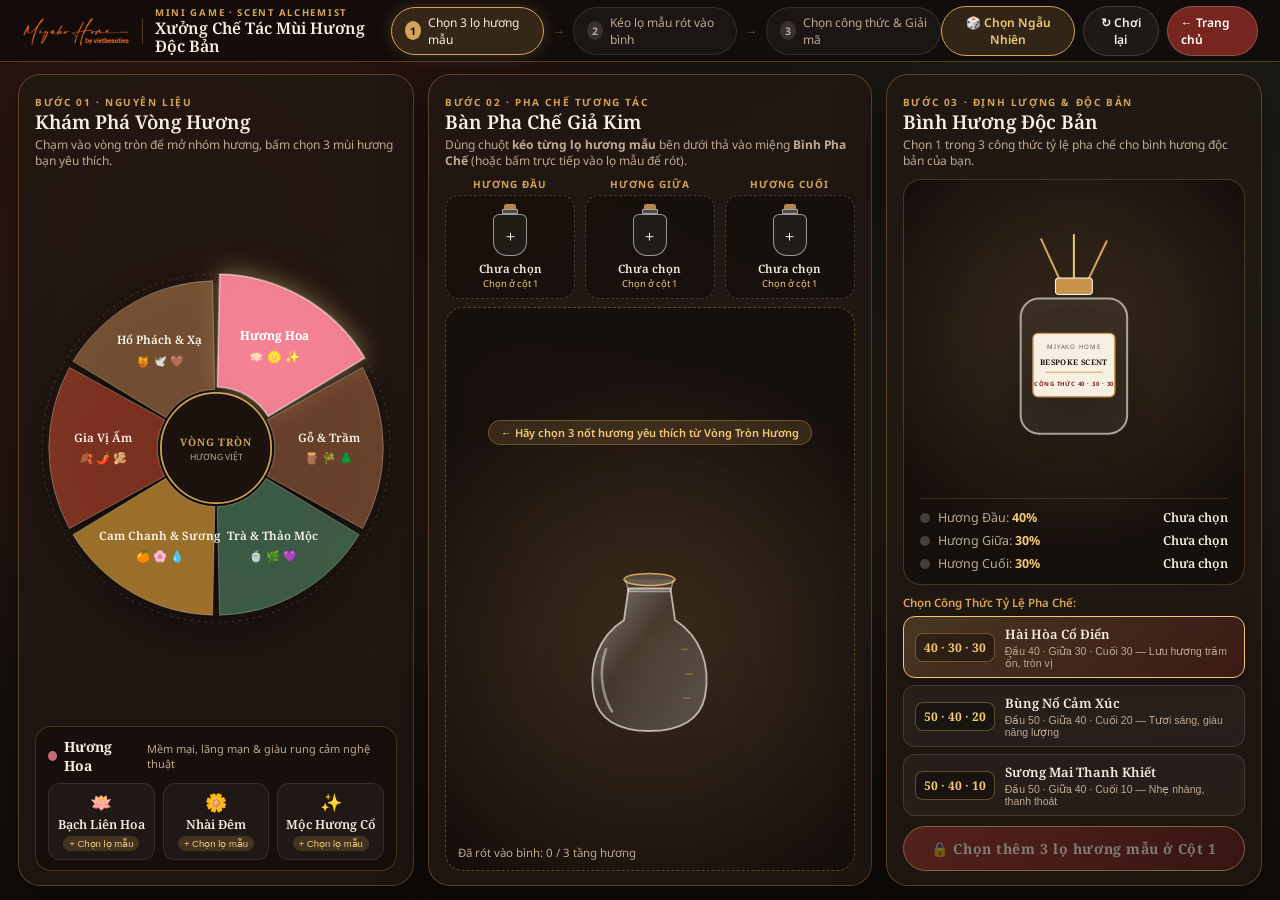
==== commit 8bdb9336: "update" ====
--- a/bespoke-scent.html
+++ b/bespoke-scent.html
@@ -443,155 +443,159 @@
             <span class="col-step-tag">BƯỚC 03 · ĐỊNH LƯỢNG &amp; ĐỘC BẢN</span>
             <h2>Bình Hương Độc Bản</h2>
             <p>
-              Chọn 1 trong 3 công thức tỷ lệ pha chế và khắc tên bạn lên nhãn
-              bình.
+              Chọn 1 trong 3 công thức tỷ lệ pha chế cho bình hương độc bản của
+              bạn.
             </p>
           </div>
 
-          <!-- Finished Bespoke Bottle Preview -->
+          <!-- Finished Bespoke Bottle Preview (Large Bottle on Top, Info Below) -->
           <div class="bespoke-bottle-card">
-            <svg
-              id="final-bottle-svg"
-              class="final-bottle-svg"
-              viewBox="0 0 160 210"
-              aria-label="Bình thành phẩm Miyako Home"
-            >
-              <!-- Diffuser Reeds -->
-              <line
-                x1="70"
-                y1="54"
-                x2="48"
-                y2="6"
-                stroke="#d4a359"
-                stroke-width="2"
-                stroke-linecap="round"
-              />
-              <line
-                x1="80"
-                y1="54"
-                x2="80"
-                y2="2"
-                stroke="#e5c17c"
-                stroke-width="2"
-                stroke-linecap="round"
-              />
-              <line
-                x1="90"
-                y1="54"
-                x2="112"
-                y2="8"
-                stroke="#d4a359"
-                stroke-width="2"
-                stroke-linecap="round"
-              />
-
-              <!-- Gold Collar -->
-              <rect
-                x="62"
-                y="44"
-                width="36"
-                height="16"
-                rx="3"
-                fill="#c9934b"
-                stroke="#fff8ee"
-                stroke-width="1"
-              />
-
-              <defs>
-                <clipPath id="final-bottle-clip">
-                  <rect x="28" y="64" width="104" height="132" rx="18" />
-                </clipPath>
-              </defs>
-
-              <!-- Dynamic Ratio Liquid Layers -->
-              <g clip-path="url(#final-bottle-clip)">
+            <div class="bespoke-bottle-stage">
+              <svg
+                id="final-bottle-svg"
+                class="final-bottle-svg"
+                viewBox="0 0 160 210"
+                aria-label="Bình thành phẩm Miyako Home"
+              >
+                <!-- Diffuser Reeds -->
+                <line
+                  x1="70"
+                  y1="54"
+                  x2="48"
+                  y2="6"
+                  stroke="#d4a359"
+                  stroke-width="2"
+                  stroke-linecap="round"
+                />
+                <line
+                  x1="80"
+                  y1="54"
+                  x2="80"
+                  y2="2"
+                  stroke="#e5c17c"
+                  stroke-width="2"
+                  stroke-linecap="round"
+                />
+                <line
+                  x1="90"
+                  y1="54"
+                  x2="112"
+                  y2="8"
+                  stroke="#d4a359"
+                  stroke-width="2"
+                  stroke-linecap="round"
+                />
+
+                <!-- Gold Collar -->
+                <rect
+                  x="62"
+                  y="44"
+                  width="36"
+                  height="16"
+                  rx="3"
+                  fill="#c9934b"
+                  stroke="#fff8ee"
+                  stroke-width="1"
+                />
+
+                <defs>
+                  <clipPath id="final-bottle-clip">
+                    <rect x="28" y="64" width="104" height="132" rx="18" />
+                  </clipPath>
+                </defs>
+
+                <!-- Dynamic Ratio Liquid Layers -->
+                <g clip-path="url(#final-bottle-clip)">
+                  <rect
+                    x="28"
+                    y="64"
+                    width="104"
+                    height="132"
+                    fill="rgba(255,248,238,0.06)"
+                  />
+                  <rect
+                    id="final-liquid-top"
+                    x="28"
+                    y="76"
+                    width="104"
+                    height="48"
+                    fill="#3a2b22"
+                    fill-opacity="0.2"
+                  />
+                  <rect
+                    id="final-liquid-heart"
+                    x="28"
+                    y="124"
+                    width="104"
+                    height="36"
+                    fill="#3a2b22"
+                    fill-opacity="0.25"
+                  />
+                  <rect
+                    id="final-liquid-base"
+                    x="28"
+                    y="160"
+                    width="104"
+                    height="36"
+                    fill="#3a2b22"
+                    fill-opacity="0.3"
+                  />
+                </g>
+
+                <!-- Bottle Glass Contour -->
                 <rect
                   x="28"
                   y="64"
                   width="104"
                   height="132"
-                  fill="rgba(255,248,238,0.06)"
-                />
+                  rx="18"
+                  fill="none"
+                  stroke="rgba(255,248,238,0.6)"
+                  stroke-width="2"
+                />
+
+                <!-- Luxury Engraved Label -->
                 <rect
-                  id="final-liquid-top"
-                  x="28"
-                  y="76"
-                  width="104"
-                  height="48"
-                  fill="#3a2b22"
-                  fill-opacity="0.2"
-                />
-                <rect
-                  id="final-liquid-heart"
-                  x="28"
-                  y="124"
-                  width="104"
-                  height="36"
-                  fill="#3a2b22"
-                  fill-opacity="0.25"
-                />
-                <rect
-                  id="final-liquid-base"
-                  x="28"
-                  y="160"
-                  width="104"
-                  height="36"
-                  fill="#3a2b22"
-                  fill-opacity="0.3"
-                />
-              </g>
-
-              <!-- Bottle Glass Contour -->
-              <rect
-                x="28"
-                y="64"
-                width="104"
-                height="132"
-                rx="18"
-                fill="none"
-                stroke="rgba(255,248,238,0.6)"
-                stroke-width="2"
-              />
-
-              <!-- Luxury Engraved Label -->
-              <rect
-                x="40"
-                y="98"
-                width="80"
-                height="62"
-                rx="5"
-                fill="#f7efe2"
-                stroke="#c9934b"
-                stroke-width="1.3"
-              />
-              <text x="80" y="113" class="final-label-small">MIYAKO HOME</text>
-              <text
-                id="final-bottle-owner"
-                x="80"
-                y="129"
-                class="final-label-main"
-              >
-                BESPOKE SCENT
-              </text>
-              <line
-                x1="52"
-                y1="136"
-                x2="108"
-                y2="136"
-                stroke="#c9934b"
-                stroke-width="0.8"
-              />
-              <text
-                id="final-bottle-ratio"
-                x="80"
-                y="149"
-                class="final-label-ratio"
-              >
-                CÔNG THỨC 40 · 30 · 30
-              </text>
-            </svg>
-
-            <!-- Ratio Breakdown Legend -->
+                  x="40"
+                  y="98"
+                  width="80"
+                  height="62"
+                  rx="5"
+                  fill="#f7efe2"
+                  stroke="#c9934b"
+                  stroke-width="1.3"
+                />
+                <text x="80" y="113" class="final-label-small">
+                  MIYAKO HOME
+                </text>
+                <text
+                  id="final-bottle-owner"
+                  x="80"
+                  y="129"
+                  class="final-label-main"
+                >
+                  BESPOKE SCENT
+                </text>
+                <line
+                  x1="52"
+                  y1="136"
+                  x2="108"
+                  y2="136"
+                  stroke="#c9934b"
+                  stroke-width="0.8"
+                />
+                <text
+                  id="final-bottle-ratio"
+                  x="80"
+                  y="149"
+                  class="final-label-ratio"
+                >
+                  CÔNG THỨC 40 · 30 · 30
+                </text>
+              </svg>
+            </div>
+
+            <!-- Ratio Breakdown Legend Below Bottle -->
             <div class="bespoke-ratio-bars">
               <div class="ratio-bar-row">
                 <span class="ratio-dot" id="ratio-dot-top"></span>
@@ -672,16 +676,8 @@
             </div>
           </div>
 
-          <!-- Owner Name Input & Final Craft Trigger -->
+          <!-- Final Craft Trigger -->
           <div class="bespoke-footer-controls">
-            <input
-              id="user-name-input"
-              class="owner-input"
-              type="text"
-              maxlength="20"
-              placeholder="✍ Nhập tên bạn khắc lên nhãn chai..."
-              aria-label="Nhập tên khắc lên nhãn chai"
-            />
             <button
               id="craft-btn"
               class="craft-submit-btn"
--- a/css/bespoke-scent.css
+++ b/css/bespoke-scent.css
@@ -862,22 +862,44 @@
 /* ==========================================================================
    COLUMN 3: BESPOKE BOTTLE & 3 RATIOS (40-30-30, 50-40-20, 50-40-10)
    ========================================================================== */
+.col-bespoke {
+  gap: 10px;
+}
+
 .bespoke-bottle-card {
-  display: flex;
-  align-items: center;
-  gap: 12px;
-  background: var(--bg-panel-inner);
-  border: 1px solid rgba(212, 163, 89, 0.22);
-  border-radius: 16px;
-  padding: 10px 12px;
-  margin: 6px 0;
+  flex: 1;
+  min-height: 0;
+  display: flex;
+  flex-direction: column;
+  align-items: stretch;
+  justify-content: space-between;
+  gap: 10px;
+  background: radial-gradient(
+    circle at 50% 38%,
+    rgba(212, 163, 89, 0.16) 0%,
+    rgba(19, 13, 10, 0.72) 72%
+  );
+  border: 1px solid rgba(212, 163, 89, 0.26);
+  border-radius: 18px;
+  padding: 12px 16px 12px;
+}
+
+.bespoke-bottle-stage {
+  flex: 1;
+  min-height: 0;
+  display: flex;
+  align-items: center;
+  justify-content: center;
+  padding: 4px 0;
 }
 
 .final-bottle-svg {
-  width: 96px;
-  height: 126px;
+  height: 100%;
+  max-height: 215px;
+  min-height: 145px;
+  width: auto;
   flex-shrink: 0;
-  filter: drop-shadow(0 8px 16px rgba(0, 0, 0, 0.5));
+  filter: drop-shadow(0 12px 24px rgba(0, 0, 0, 0.6));
 }
 
 #final-liquid-top,
@@ -911,23 +933,25 @@
 }
 
 .bespoke-ratio-bars {
-  flex: 1;
-  display: flex;
-  flex-direction: column;
-  gap: 7px;
-  min-width: 0;
+  width: 100%;
+  flex-shrink: 0;
+  display: flex;
+  flex-direction: column;
+  gap: 6px;
+  padding-top: 10px;
+  border-top: 1px solid rgba(212, 163, 89, 0.2);
 }
 
 .ratio-bar-row {
   display: flex;
   align-items: center;
-  gap: 6px;
-  font-size: 11.5px;
+  gap: 8px;
+  font-size: 12.5px;
 }
 
 .ratio-dot {
-  width: 9px;
-  height: 9px;
+  width: 10px;
+  height: 10px;
   border-radius: 50%;
   background: rgba(255, 255, 255, 0.2);
   flex-shrink: 0;
@@ -945,7 +969,8 @@
 .ratio-note-tag {
   margin-left: auto;
   font-family: var(--font-serif);
-  font-size: 11px;
+  font-size: 12.5px;
+  font-weight: 600;
   color: var(--text-cream);
   white-space: nowrap;
   overflow: hidden;
@@ -954,6 +979,7 @@
 
 /* 3 Formula Cards */
 .formula-selector-group {
+  flex-shrink: 0;
   display: flex;
   flex-direction: column;
   gap: 6px;
@@ -1028,25 +1054,9 @@
 
 /* Footer Controls in Column 3 */
 .bespoke-footer-controls {
-  display: flex;
-  flex-direction: column;
-  gap: 8px;
-}
-
-.owner-input {
-  width: 100%;
-  padding: 9px 12px;
-  border-radius: 10px;
-  border: 1px solid rgba(212, 163, 89, 0.35);
-  background: var(--bg-panel-inner);
-  color: var(--text-cream);
-  font-family: var(--font-serif);
-  font-size: 13px;
-  outline: none;
-}
-
-.owner-input:focus {
-  border-color: var(--accent-gold-bright);
+  flex-shrink: 0;
+  display: flex;
+  flex-direction: column;
 }
 
 .craft-submit-btn {
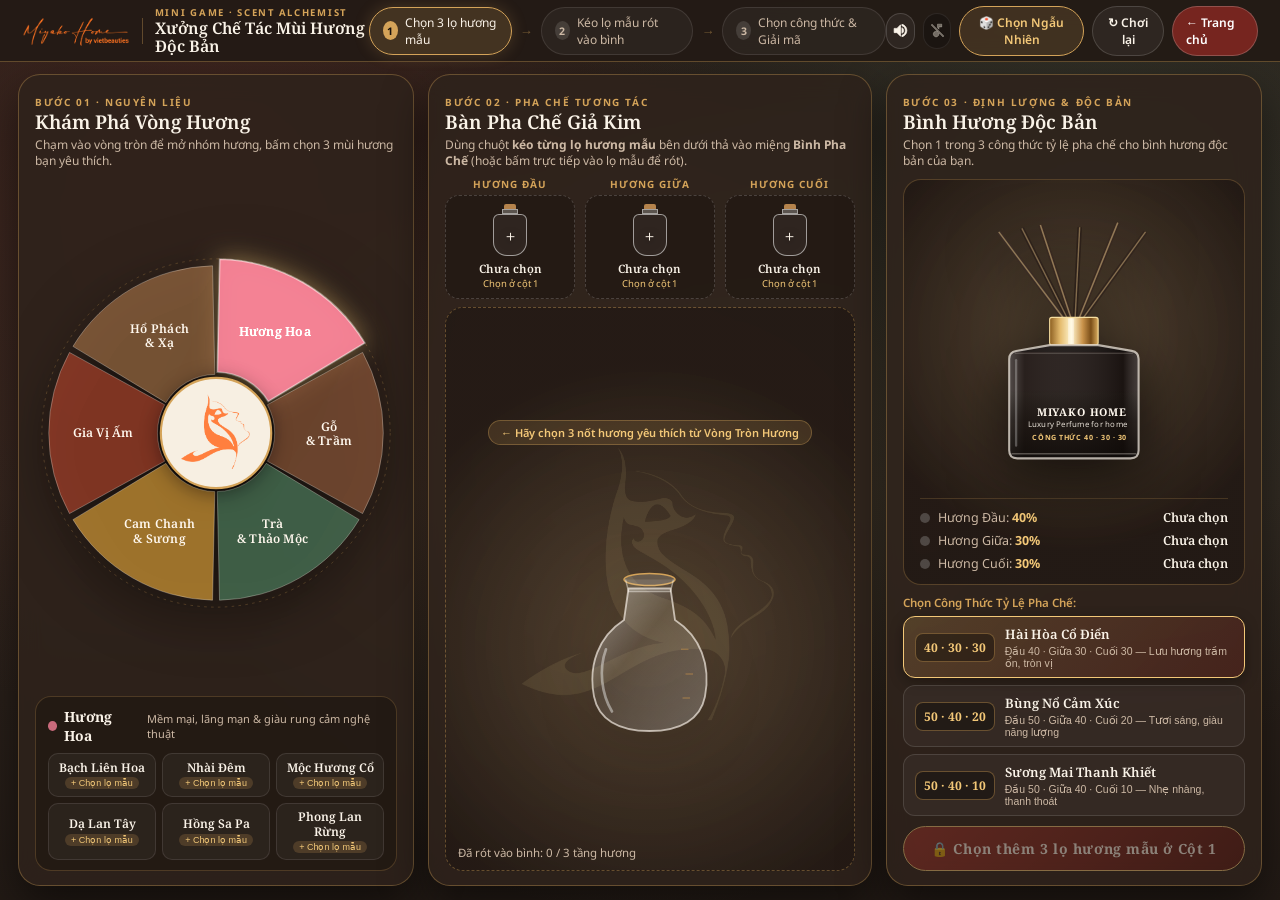
==== commit 2849d923: "update: UIUX - Audio" ====
--- a/bespoke-scent.html
+++ b/bespoke-scent.html
@@ -8,10 +8,7 @@
       name="description"
       content="Mini game pha chế mùi hương Miyako Home: Chọn nốt hương từ Vòng Tròn Hương, kéo thả lọ hương mẫu vào bình pha chế theo công thức và giải mã tính cách của bạn."
     />
-    <link
-      rel="icon"
-      href="data:image/svg+xml,%3Csvg xmlns='http://www.w3.org/2000/svg' viewBox='0 0 40 40'%3E%3Crect width='40' height='40' fill='%237a201d'/%3E%3Ctext x='7' y='29' font-size='28' fill='%23f5ead6' font-family='serif'%3EM%3C/text%3E%3C/svg%3E"
-    />
+    <link rel="icon" type="image/png" href="assets/logo-miyako.png" />
     <link rel="preconnect" href="https://fonts.googleapis.com" />
     <link rel="preconnect" href="https://fonts.gstatic.com" crossorigin />
     <link
@@ -63,6 +60,34 @@
 
         <div class="hud-actions">
           <button
+            id="sound-toggle-btn"
+            class="hud-btn-ghost hud-btn-icon"
+            type="button"
+            aria-pressed="true"
+            aria-label="Bật / Tắt hiệu ứng âm thanh"
+            title="Bật / Tắt hiệu ứng âm thanh"
+          >
+            <svg viewBox="0 0 24 24" aria-hidden="true">
+              <path
+                d="M3 9v6h4l5 5V4L7 9H3zm13.5 3c0-1.77-1.02-3.29-2.5-4.03v8.05c1.48-.73 2.5-2.25 2.5-4.02zM14 3.23v2.06c2.89.86 5 3.54 5 6.71s-2.11 5.85-5 6.71v2.06c4.01-.91 7-4.49 7-8.77s-2.99-7.86-7-8.77z"
+              />
+            </svg>
+          </button>
+          <button
+            id="music-toggle-btn"
+            class="hud-btn-ghost hud-btn-icon"
+            type="button"
+            aria-pressed="true"
+            aria-label="Bật / Tắt nhạc nền"
+            title="Bật / Tắt nhạc nền"
+          >
+            <svg viewBox="0 0 24 24" aria-hidden="true">
+              <path
+                d="M12 3v10.55c-.59-.34-1.27-.55-2-.55-2.21 0-4 1.79-4 4s1.79 4 4 4 4-1.79 4-4V7h4V3h-6z"
+              />
+            </svg>
+          </button>
+          <button
             id="random-spin-btn"
             class="hud-btn-gold"
             type="button"
@@ -101,7 +126,15 @@
           </div>
 
           <!-- Interactive SVG Fragrance Wheel -->
-          <div class="wheel-box">
+          <div class="wheel-box" id="wheel-box">
+            <div
+              id="wheel-hover-card"
+              class="wheel-hover-card"
+              aria-hidden="true"
+            >
+              <div id="wheel-hover-title" class="wheel-hover-title"></div>
+              <div id="wheel-hover-desc" class="wheel-hover-desc"></div>
+            </div>
             <svg
               id="fragrance-wheel-svg"
               class="fragrance-wheel-svg"
@@ -259,6 +292,14 @@
             class="alchemy-dropzone"
             aria-label="Vùng thả lọ hương mẫu để pha chế"
           >
+            <!-- Watermark Miyako Logo in Background -->
+            <div class="dropzone-bg-watermark" aria-hidden="true">
+              <img
+                src="assets/logo-miyako.png"
+                alt=""
+                class="dropzone-watermark-img"
+              />
+            </div>
             <div class="dropzone-ring" aria-hidden="true"></div>
             <div class="dropzone-hint-pill" id="dropzone-hint">
               ⬇ Kéo thả lọ hương mẫu vào đây để rót
@@ -283,6 +324,98 @@
               class="aroma-particles"
               aria-hidden="true"
             ></div>
+
+            <!-- Magic Alchemy Circle & Shockwave Aura (Active during shaking) -->
+            <div class="alchemy-magic-stage" aria-hidden="true">
+              <svg
+                class="magic-rune-ring"
+                viewBox="0 0 240 240"
+                fill="none"
+                xmlns="http://www.w3.org/2000/svg"
+              >
+                <circle
+                  cx="120"
+                  cy="120"
+                  r="108"
+                  stroke="rgba(243, 200, 120, 0.55)"
+                  stroke-width="1.2"
+                  stroke-dasharray="6 4"
+                />
+                <circle
+                  cx="120"
+                  cy="120"
+                  r="92"
+                  stroke="rgba(212, 163, 89, 0.45)"
+                  stroke-width="1"
+                />
+                <polygon
+                  points="120,24 203,168 37,168"
+                  stroke="rgba(243, 200, 120, 0.4)"
+                  stroke-width="1"
+                  fill="none"
+                />
+                <polygon
+                  points="120,216 203,72 37,72"
+                  stroke="rgba(243, 200, 120, 0.4)"
+                  stroke-width="1"
+                  fill="none"
+                />
+                <circle cx="120" cy="24" r="4" fill="#f3c878" />
+                <circle cx="203" cy="168" r="4" fill="#f3c878" />
+                <circle cx="37" cy="168" r="4" fill="#f3c878" />
+                <circle cx="120" cy="216" r="4" fill="#f3c878" />
+                <circle cx="203" cy="72" r="4" fill="#f3c878" />
+                <circle cx="37" cy="72" r="4" fill="#f3c878" />
+              </svg>
+              <div class="magic-shockwave"></div>
+              <div class="magic-core-glow"></div>
+            </div>
+
+            <!-- Magic Alchemy Circle & Shockwave Aura (Active during shaking) -->
+            <div class="alchemy-magic-stage" aria-hidden="true">
+              <svg
+                class="magic-rune-ring"
+                viewBox="0 0 240 240"
+                fill="none"
+                xmlns="http://www.w3.org/2000/svg"
+              >
+                <circle
+                  cx="120"
+                  cy="120"
+                  r="108"
+                  stroke="rgba(243, 200, 120, 0.55)"
+                  stroke-width="1.2"
+                  stroke-dasharray="6 4"
+                />
+                <circle
+                  cx="120"
+                  cy="120"
+                  r="92"
+                  stroke="rgba(212, 163, 89, 0.45)"
+                  stroke-width="1"
+                />
+                <polygon
+                  points="120,24 203,168 37,168"
+                  stroke="rgba(243, 200, 120, 0.4)"
+                  stroke-width="1"
+                  fill="none"
+                />
+                <polygon
+                  points="120,216 203,72 37,72"
+                  stroke="rgba(243, 200, 120, 0.4)"
+                  stroke-width="1"
+                  fill="none"
+                />
+                <circle cx="120" cy="24" r="4" fill="#f3c878" />
+                <circle cx="203" cy="168" r="4" fill="#f3c878" />
+                <circle cx="37" cy="168" r="4" fill="#f3c878" />
+                <circle cx="120" cy="216" r="4" fill="#f3c878" />
+                <circle cx="203" cy="72" r="4" fill="#f3c878" />
+                <circle cx="37" cy="72" r="4" fill="#f3c878" />
+              </svg>
+              <div class="magic-shockwave"></div>
+              <div class="magic-core-glow"></div>
+            </div>
 
             <!-- Central Mixing Flask SVG -->
             <svg
@@ -454,140 +587,296 @@
               <svg
                 id="final-bottle-svg"
                 class="final-bottle-svg"
-                viewBox="0 0 160 210"
+                viewBox="20 4 140 212"
                 aria-label="Bình thành phẩm Miyako Home"
               >
-                <!-- Diffuser Reeds -->
+                <defs>
+                  <!-- Square sloped-shoulder bottle clip path -->
+                  <clipPath id="final-bottle-clip">
+                    <path
+                      d="M 69 114 L 40 119 Q 34 120 34 126 L 34 205 Q 34 212 41 212 L 139 212 Q 146 212 146 205 L 146 126 Q 146 120 140 119 L 111 114 Z"
+                    />
+                  </clipPath>
+
+                  <!-- Metallic Gold Collar Gradient -->
+                  <linearGradient
+                    id="collar-gold-grad"
+                    x1="0"
+                    y1="0"
+                    x2="1"
+                    y2="0"
+                  >
+                    <stop offset="0%" stop-color="#8c5e20" />
+                    <stop offset="22%" stop-color="#e5bc6f" />
+                    <stop offset="45%" stop-color="#fff4ce" />
+                    <stop offset="68%" stop-color="#c9934b" />
+                    <stop offset="85%" stop-color="#7a4e18" />
+                    <stop offset="100%" stop-color="#d8ab5e" />
+                  </linearGradient>
+
+                  <!-- Bottle 3D Glass Highlight Gradient -->
+                  <linearGradient
+                    id="bottle-glass-sheen"
+                    x1="0"
+                    y1="0"
+                    x2="1"
+                    y2="0"
+                  >
+                    <stop offset="0%" stop-color="rgba(255,255,255,0.22)" />
+                    <stop offset="12%" stop-color="rgba(255,255,255,0.03)" />
+                    <stop offset="88%" stop-color="rgba(0,0,0,0.22)" />
+                    <stop offset="100%" stop-color="rgba(255,255,255,0.16)" />
+                  </linearGradient>
+
+                  <!-- Bottom Readability Vignette for Silkscreen Text -->
+                  <linearGradient
+                    id="bottle-text-scrim"
+                    x1="0"
+                    y1="0"
+                    x2="0"
+                    y2="1"
+                  >
+                    <stop offset="0%" stop-color="rgba(16,11,8,0)" />
+                    <stop offset="45%" stop-color="rgba(16,11,8,0.48)" />
+                    <stop offset="100%" stop-color="rgba(12,8,6,0.78)" />
+                  </linearGradient>
+                </defs>
+
+                <!-- 6 Fanning Diffuser Reed Sticks (Matching Reference Photo) -->
+                <g class="diffuser-reeds" stroke-linecap="butt">
+                  <line
+                    x1="82"
+                    y1="92"
+                    x2="25"
+                    y2="16"
+                    stroke="#3a2c24"
+                    stroke-width="4"
+                  />
+                  <line
+                    x1="82"
+                    y1="92"
+                    x2="25"
+                    y2="16"
+                    stroke="rgba(235, 200, 140, 0.48)"
+                    stroke-width="1.3"
+                  />
+
+                  <line
+                    x1="85"
+                    y1="92"
+                    x2="45"
+                    y2="13"
+                    stroke="#2e221b"
+                    stroke-width="4"
+                  />
+                  <line
+                    x1="85"
+                    y1="92"
+                    x2="45"
+                    y2="13"
+                    stroke="rgba(235, 200, 140, 0.42)"
+                    stroke-width="1.2"
+                  />
+
+                  <line
+                    x1="88"
+                    y1="92"
+                    x2="61"
+                    y2="10"
+                    stroke="#382920"
+                    stroke-width="4"
+                  />
+                  <line
+                    x1="88"
+                    y1="92"
+                    x2="61"
+                    y2="10"
+                    stroke="rgba(235, 200, 140, 0.5)"
+                    stroke-width="1.3"
+                  />
+
+                  <line
+                    x1="91"
+                    y1="92"
+                    x2="95"
+                    y2="12"
+                    stroke="#2c2019"
+                    stroke-width="4"
+                  />
+                  <line
+                    x1="91"
+                    y1="92"
+                    x2="95"
+                    y2="12"
+                    stroke="rgba(235, 200, 140, 0.45)"
+                    stroke-width="1.2"
+                  />
+
+                  <line
+                    x1="94"
+                    y1="92"
+                    x2="128"
+                    y2="8"
+                    stroke="#382920"
+                    stroke-width="4"
+                  />
+                  <line
+                    x1="94"
+                    y1="92"
+                    x2="128"
+                    y2="8"
+                    stroke="rgba(235, 200, 140, 0.5)"
+                    stroke-width="1.3"
+                  />
+
+                  <line
+                    x1="97"
+                    y1="92"
+                    x2="152"
+                    y2="16"
+                    stroke="#32251d"
+                    stroke-width="4"
+                  />
+                  <line
+                    x1="97"
+                    y1="92"
+                    x2="152"
+                    y2="16"
+                    stroke="rgba(235, 200, 140, 0.45)"
+                    stroke-width="1.2"
+                  />
+                </g>
+
+                <!-- Tall Cylindrical Metallic Gold Collar -->
+                <rect
+                  x="69"
+                  y="90"
+                  width="42"
+                  height="24"
+                  rx="2"
+                  fill="url(#collar-gold-grad)"
+                  stroke="#f7dfa0"
+                  stroke-width="0.9"
+                />
+                <!-- Vertical Specular Reflection on Gold Collar -->
+                <rect
+                  x="85"
+                  y="91"
+                  width="5"
+                  height="22"
+                  fill="rgba(255,255,255,0.45)"
+                />
                 <line
-                  x1="70"
-                  y1="54"
-                  x2="48"
-                  y2="6"
-                  stroke="#d4a359"
+                  x1="69"
+                  y1="114"
+                  x2="111"
+                  y2="114"
+                  stroke="#5e3b10"
+                  stroke-width="1.2"
+                />
+
+                <!-- Dynamic Ratio Liquid Layers Inside Square Bottle -->
+                <g clip-path="url(#final-bottle-clip)">
+                  <!-- Matte Dark Glass Base Fill -->
+                  <rect x="34" y="114" width="112" height="98" fill="#1a1412" />
+                  <!-- Top Note Layer -->
+                  <rect
+                    id="final-liquid-top"
+                    x="34"
+                    y="120"
+                    width="112"
+                    height="35"
+                    fill="#3a2b22"
+                    fill-opacity="0.25"
+                  />
+                  <!-- Heart Note Layer -->
+                  <rect
+                    id="final-liquid-heart"
+                    x="34"
+                    y="155"
+                    width="112"
+                    height="26"
+                    fill="#3a2b22"
+                    fill-opacity="0.3"
+                  />
+                  <!-- Base Note Layer -->
+                  <rect
+                    id="final-liquid-base"
+                    x="34"
+                    y="181"
+                    width="112"
+                    height="27"
+                    fill="#3a2b22"
+                    fill-opacity="0.35"
+                  />
+
+                  <!-- 3D Glass Edge Shading & Scrim for Printed Text -->
+                  <rect
+                    x="34"
+                    y="114"
+                    width="112"
+                    height="98"
+                    fill="url(#bottle-glass-sheen)"
+                  />
+                  <rect
+                    x="34"
+                    y="152"
+                    width="112"
+                    height="60"
+                    fill="url(#bottle-text-scrim)"
+                  />
+                  <!-- Heavy Glass Bottom Base Highlight -->
+                  <line
+                    x1="36"
+                    y1="208"
+                    x2="144"
+                    y2="208"
+                    stroke="rgba(255,248,238,0.28)"
+                    stroke-width="1.5"
+                  />
+                </g>
+
+                <!-- Square Sloped-Shoulder Bottle Outer Glass Contour -->
+                <path
+                  d="M 69 114 L 40 119 Q 34 120 34 126 L 34 205 Q 34 212 41 212 L 139 212 Q 146 212 146 205 L 146 126 Q 146 120 140 119 L 111 114 Z"
+                  fill="none"
+                  stroke="rgba(255,248,238,0.68)"
+                  stroke-width="1.8"
+                  stroke-linejoin="round"
+                />
+                <!-- Subtle Shoulder Rim Highlight -->
+                <path
+                  d="M 39 121 L 141 121"
+                  stroke="rgba(255,248,238,0.22)"
+                  stroke-width="1"
+                />
+                <!-- Left Vertical Specular Highlight -->
+                <line
+                  x1="40"
+                  y1="127"
+                  x2="40"
+                  y2="201"
+                  stroke="rgba(255,255,255,0.26)"
                   stroke-width="2"
                   stroke-linecap="round"
                 />
-                <line
-                  x1="80"
-                  y1="54"
-                  x2="80"
-                  y2="2"
-                  stroke="#e5c17c"
-                  stroke-width="2"
-                  stroke-linecap="round"
-                />
-                <line
-                  x1="90"
-                  y1="54"
-                  x2="112"
-                  y2="8"
-                  stroke="#d4a359"
-                  stroke-width="2"
-                  stroke-linecap="round"
-                />
-
-                <!-- Gold Collar -->
-                <rect
-                  x="62"
-                  y="44"
-                  width="36"
-                  height="16"
-                  rx="3"
-                  fill="#c9934b"
-                  stroke="#fff8ee"
-                  stroke-width="1"
-                />
-
-                <defs>
-                  <clipPath id="final-bottle-clip">
-                    <rect x="28" y="64" width="104" height="132" rx="18" />
-                  </clipPath>
-                </defs>
-
-                <!-- Dynamic Ratio Liquid Layers -->
-                <g clip-path="url(#final-bottle-clip)">
-                  <rect
-                    x="28"
-                    y="64"
-                    width="104"
-                    height="132"
-                    fill="rgba(255,248,238,0.06)"
-                  />
-                  <rect
-                    id="final-liquid-top"
-                    x="28"
-                    y="76"
-                    width="104"
-                    height="48"
-                    fill="#3a2b22"
-                    fill-opacity="0.2"
-                  />
-                  <rect
-                    id="final-liquid-heart"
-                    x="28"
-                    y="124"
-                    width="104"
-                    height="36"
-                    fill="#3a2b22"
-                    fill-opacity="0.25"
-                  />
-                  <rect
-                    id="final-liquid-base"
-                    x="28"
-                    y="160"
-                    width="104"
-                    height="36"
-                    fill="#3a2b22"
-                    fill-opacity="0.3"
-                  />
-                </g>
-
-                <!-- Bottle Glass Contour -->
-                <rect
-                  x="28"
-                  y="64"
-                  width="104"
-                  height="132"
-                  rx="18"
-                  fill="none"
-                  stroke="rgba(255,248,238,0.6)"
-                  stroke-width="2"
-                />
-
-                <!-- Luxury Engraved Label -->
-                <rect
-                  x="40"
-                  y="98"
-                  width="80"
-                  height="62"
-                  rx="5"
-                  fill="#f7efe2"
-                  stroke="#c9934b"
-                  stroke-width="1.3"
-                />
-                <text x="80" y="113" class="final-label-small">
+
+                <!-- Direct Silk-Screen Typography on Lower Bottle Face -->
+                <text
+                  id="final-bottle-owner"
+                  x="136"
+                  y="175"
+                  class="final-label-main"
+                >
                   MIYAKO HOME
                 </text>
-                <text
-                  id="final-bottle-owner"
-                  x="80"
-                  y="129"
-                  class="final-label-main"
-                >
-                  BESPOKE SCENT
+                <text x="136" y="185" class="final-label-small">
+                  Luxury Perfume for home
                 </text>
-                <line
-                  x1="52"
-                  y1="136"
-                  x2="108"
-                  y2="136"
-                  stroke="#c9934b"
-                  stroke-width="0.8"
-                />
                 <text
                   id="final-bottle-ratio"
-                  x="80"
-                  y="149"
+                  x="136"
+                  y="196"
                   class="final-label-ratio"
                 >
                   CÔNG THỨC 40 · 30 · 30
--- a/css/bespoke-scent.css
+++ b/css/bespoke-scent.css
@@ -3,16 +3,16 @@
    ========================================================================== */
 
 :root {
-  --bg-deep: #120d0a;
-  --bg-panel: rgba(34, 24, 19, 0.82);
-  --bg-panel-inner: rgba(20, 14, 11, 0.72);
-  --text-cream: #f7efe2;
-  --text-muted: #bfa992;
+  --bg-deep: #211914;
+  --bg-panel: rgba(46, 35, 28, 0.85);
+  --bg-panel-inner: rgba(33, 24, 19, 0.76);
+  --text-cream: #faf3e8;
+  --text-muted: #cdb9a5;
   --text-dark: #241912;
   --accent-wine: #76251f;
   --accent-gold: #d4a359;
   --accent-gold-bright: #f3c878;
-  --border-gold: rgba(212, 163, 89, 0.32);
+  --border-gold: rgba(212, 163, 89, 0.35);
   --font-serif: "Noto Serif", Georgia, serif;
   --font-sans: "Noto Sans", -apple-system, BlinkMacSystemFont, sans-serif;
 }
@@ -47,20 +47,20 @@
   background:
     radial-gradient(
       circle at 15% 20%,
-      rgba(118, 37, 31, 0.28),
+      rgba(148, 56, 48, 0.22),
       transparent 42%
     ),
     radial-gradient(
       circle at 50% 55%,
-      rgba(212, 163, 89, 0.14),
-      transparent 48%
+      rgba(224, 185, 126, 0.18),
+      transparent 52%
     ),
     radial-gradient(
       circle at 85% 25%,
-      rgba(77, 124, 93, 0.15),
+      rgba(105, 148, 120, 0.16),
       transparent 42%
     ),
-    linear-gradient(180deg, #150f0c 0%, #1c140f 55%, #120d0a 100%);
+    linear-gradient(180deg, #271f19 0%, #2e241d 55%, #221a15 100%);
   overflow: hidden;
 }
 
@@ -74,7 +74,7 @@
   align-items: center;
   justify-content: space-between;
   padding: 0 22px;
-  background: rgba(18, 13, 10, 0.9);
+  background: rgba(35, 27, 21, 0.92);
   border-bottom: 1px solid var(--border-gold);
   backdrop-filter: blur(12px);
   z-index: 30;
@@ -199,6 +199,68 @@
   font-family: var(--font-sans);
 }
 
+.hud-btn-icon {
+  width: 36px;
+  height: 36px;
+  padding: 0;
+  display: inline-flex;
+  align-items: center;
+  justify-content: center;
+  color: var(--text-cream);
+}
+
+.hud-btn-icon svg {
+  width: 17px;
+  height: 17px;
+  display: block;
+  fill: currentColor;
+  stroke: currentColor;
+  transition:
+    transform 0.2s ease,
+    opacity 0.2s ease;
+}
+
+.hud-btn-icon:hover {
+  color: #fff;
+  border-color: rgba(255, 255, 255, 0.35);
+  box-shadow: 0 0 10px rgba(255, 248, 238, 0.15);
+}
+
+.hud-btn-icon:hover svg {
+  transform: scale(1.08);
+}
+
+.hud-btn-icon[aria-pressed="false"] {
+  color: rgba(247, 239, 226, 0.4);
+  border-color: rgba(255, 255, 255, 0.08);
+  background: rgba(0, 0, 0, 0.2);
+}
+
+.hud-btn-icon svg {
+  width: 17px;
+  height: 17px;
+  display: block;
+  fill: currentColor;
+  stroke: currentColor;
+  transition: transform 0.2s ease, opacity 0.2s ease;
+}
+
+.hud-btn-icon:hover {
+  color: #fff;
+  border-color: rgba(255, 255, 255, 0.35);
+  box-shadow: 0 0 10px rgba(255, 248, 238, 0.15);
+}
+
+.hud-btn-icon:hover svg {
+  transform: scale(1.08);
+}
+
+.hud-btn-icon[aria-pressed="false"] {
+  color: rgba(247, 239, 226, 0.4);
+  border-color: rgba(255, 255, 255, 0.08);
+  background: rgba(0, 0, 0, 0.2);
+}
+
 .hud-btn-gold {
   background: rgba(212, 163, 89, 0.16);
   border: 1px solid var(--accent-gold);
@@ -298,6 +360,51 @@
   align-items: center;
   justify-content: center;
   padding: 8px 0;
+  position: relative;
+}
+
+.wheel-hover-card {
+  position: absolute;
+  z-index: 10;
+  pointer-events: none;
+  background: rgba(18, 12, 9, 0.94);
+  border: 1px solid var(--accent-gold);
+  border-radius: 12px;
+  padding: 8px 14px;
+  display: flex;
+  flex-direction: column;
+  gap: 3px;
+  box-shadow:
+    0 10px 30px rgba(0, 0, 0, 0.8),
+    0 0 16px rgba(212, 163, 89, 0.2);
+  backdrop-filter: blur(10px);
+  -webkit-backdrop-filter: blur(10px);
+  opacity: 0;
+  visibility: hidden;
+  transition:
+    opacity 0.2s ease,
+    visibility 0.2s;
+  text-align: center;
+  max-width: 250px;
+}
+
+.wheel-hover-card.visible {
+  opacity: 1;
+  visibility: visible;
+}
+
+.wheel-hover-title {
+  font-family: var(--font-serif);
+  font-size: 13px;
+  font-weight: 700;
+  color: var(--accent-gold-bright);
+  letter-spacing: 0.04em;
+}
+
+.wheel-hover-desc {
+  font-size: 11px;
+  line-height: 1.35;
+  color: var(--text-cream);
 }
 
 .fragrance-wheel-svg {
@@ -330,42 +437,24 @@
 
 .wheel-label {
   font-family: var(--font-serif);
-  font-size: 13.5px;
+  font-size: 14px;
   font-weight: 600;
   fill: #fff8ee;
   pointer-events: none;
   text-anchor: middle;
   dominant-baseline: central;
-}
-
-.wheel-sublabel {
-  font-size: 13px;
+  letter-spacing: 0.02em;
+}
+
+.wheel-center-circle {
+  fill: #f7efe2;
+  stroke: var(--accent-gold);
+  stroke-width: 2.5;
+  filter: drop-shadow(0 4px 12px rgba(0, 0, 0, 0.45));
+}
+
+.wheel-center-logo {
   pointer-events: none;
-  text-anchor: middle;
-  dominant-baseline: central;
-}
-
-.wheel-center-circle {
-  fill: #1a120d;
-  stroke: var(--accent-gold);
-  stroke-width: 2;
-}
-
-.wheel-center-title {
-  font-family: var(--font-serif);
-  font-size: 12px;
-  fill: var(--accent-gold);
-  text-anchor: middle;
-  font-weight: 700;
-  letter-spacing: 0.08em;
-  dominant-baseline: central;
-}
-
-.wheel-center-sub {
-  font-size: 10px;
-  fill: var(--text-muted);
-  text-anchor: middle;
-  dominant-baseline: central;
 }
 
 /* Sub-notes shelf */
@@ -409,16 +498,18 @@
 .shelf-notes-grid {
   display: grid;
   grid-template-columns: repeat(3, 1fr);
-  gap: 8px;
+  gap: 6px;
 }
 
 .note-pick-btn {
   display: flex;
   flex-direction: column;
   align-items: center;
+  justify-content: center;
   text-align: center;
-  padding: 8px 6px;
-  border-radius: 12px;
+  padding: 6px 4px;
+  min-height: 44px;
+  border-radius: 10px;
   background: rgba(255, 255, 255, 0.04);
   border: 1px solid rgba(255, 255, 255, 0.1);
   color: var(--text-cream);
@@ -428,36 +519,32 @@
 }
 
 .note-pick-btn:hover {
-  background: rgba(212, 163, 89, 0.14);
+  background: rgba(212, 163, 89, 0.16);
   border-color: var(--accent-gold);
-  transform: translateY(-2px);
+  transform: translateY(-1.5px);
 }
 
 .note-pick-btn.picked {
-  background: rgba(212, 163, 89, 0.24);
+  background: rgba(212, 163, 89, 0.26);
   border-color: var(--accent-gold-bright);
   box-shadow: 0 0 14px rgba(212, 163, 89, 0.3);
 }
 
-.note-pick-icon {
-  font-size: 18px;
-  margin-bottom: 3px;
-}
-
 .note-pick-name {
   font-family: var(--font-serif);
-  font-size: 12.5px;
+  font-size: 12px;
   font-weight: 600;
   line-height: 1.2;
 }
 
 .note-pick-tag {
-  margin-top: 4px;
-  font-size: 9.5px;
-  padding: 2px 6px;
+  margin-top: 2px;
+  font-size: 9px;
+  padding: 1px 6px;
   border-radius: 999px;
   background: rgba(212, 163, 89, 0.2);
   color: var(--accent-gold-bright);
+  white-space: nowrap;
 }
 
 /* ==========================================================================
@@ -650,8 +737,8 @@
   border-radius: 18px;
   background: radial-gradient(
     circle at 50% 60%,
-    rgba(212, 163, 89, 0.16) 0%,
-    rgba(20, 14, 11, 0.78) 72%
+    rgba(224, 185, 126, 0.22) 0%,
+    rgba(34, 25, 20, 0.82) 72%
   );
   border: 1.5px dashed rgba(212, 163, 89, 0.38);
   display: flex;
@@ -669,10 +756,187 @@
   background: radial-gradient(
     circle at 50% 55%,
     rgba(243, 200, 120, 0.3) 0%,
-    rgba(20, 14, 11, 0.85) 75%
+    rgba(34, 25, 20, 0.88) 75%
   );
   box-shadow: inset 0 0 30px rgba(243, 200, 120, 0.25);
   transform: scale(1.01);
+}
+
+/* Watermark Miyako Logo in Background */
+.dropzone-bg-watermark {
+  position: absolute;
+  inset: 0;
+  display: flex;
+  align-items: center;
+  justify-content: center;
+  pointer-events: none;
+  z-index: 1;
+  overflow: hidden;
+}
+
+.dropzone-watermark-img {
+  width: min(290px, 78%);
+  height: auto;
+  opacity: 0.085;
+  filter: brightness(1.8) sepia(0.35) hue-rotate(-15deg);
+  transform: scale(1.05);
+  transition:
+    opacity 0.4s ease,
+    transform 0.4s ease;
+}
+
+.alchemy-dropzone.drag-over .dropzone-watermark-img {
+  opacity: 0.14;
+  transform: scale(1.1);
+}
+
+.alchemy-dropzone.brewing-magic {
+  border-style: solid;
+  border-color: var(--accent-gold-bright);
+  background: radial-gradient(
+    circle at 50% 54%,
+    rgba(243, 200, 120, 0.36) 0%,
+    rgba(181, 95, 58, 0.22) 42%,
+    rgba(20, 14, 11, 0.92) 78%
+  );
+  box-shadow:
+    inset 0 0 46px rgba(243, 200, 120, 0.32),
+    0 0 28px rgba(212, 163, 89, 0.35);
+}
+
+.alchemy-dropzone.brewing-magic .dropzone-watermark-img {
+  opacity: 0.2;
+  transform: scale(1.15) rotate(8deg);
+  filter: brightness(2.2) sepia(0.5)
+    drop-shadow(0 0 18px rgba(243, 200, 120, 0.6));
+  transition:
+    opacity 0.6s ease,
+    transform 2.6s cubic-bezier(0.22, 1, 0.36, 1),
+    filter 0.6s ease;
+}
+
+/* Magic Alchemy Circle & Shockwave Stage */
+.alchemy-magic-stage {
+  position: absolute;
+  inset: 0;
+  display: flex;
+  align-items: center;
+  justify-content: center;
+  pointer-events: none;
+  z-index: 2;
+  opacity: 0;
+  transition: opacity 0.35s ease;
+}
+
+.alchemy-dropzone.brewing-magic .alchemy-magic-stage {
+  opacity: 1;
+}
+
+.magic-rune-ring {
+  width: 215px;
+  height: 215px;
+  filter: drop-shadow(0 0 12px rgba(243, 200, 120, 0.75));
+  transform: scale(0.6) rotate(0deg);
+}
+
+.alchemy-dropzone.brewing-magic .magic-rune-ring {
+  animation: magic-rune-spin 2.75s cubic-bezier(0.22, 1, 0.36, 1) forwards;
+}
+
+@keyframes magic-rune-spin {
+  0% {
+    opacity: 0;
+    transform: scale(0.5) rotate(0deg);
+  }
+  18% {
+    opacity: 1;
+    transform: scale(1.02) rotate(65deg);
+  }
+  82% {
+    opacity: 1;
+    transform: scale(1.08) rotate(310deg);
+  }
+  92% {
+    opacity: 1;
+    transform: scale(1.26) rotate(345deg);
+  }
+  100% {
+    opacity: 0;
+    transform: scale(1.4) rotate(360deg);
+  }
+}
+
+.magic-core-glow {
+  position: absolute;
+  width: 140px;
+  height: 140px;
+  border-radius: 50%;
+  background: radial-gradient(
+    circle,
+    rgba(255, 232, 175, 0.65) 0%,
+    rgba(212, 163, 89, 0.25) 55%,
+    transparent 75%
+  );
+  opacity: 0;
+}
+
+.alchemy-dropzone.brewing-magic .magic-core-glow {
+  animation: magic-core-pulse 2.75s ease-in-out forwards;
+}
+
+@keyframes magic-core-pulse {
+  0% {
+    opacity: 0;
+    transform: scale(0.5);
+  }
+  25% {
+    opacity: 0.85;
+    transform: scale(1.1);
+  }
+  50% {
+    opacity: 0.6;
+    transform: scale(0.95);
+  }
+  80% {
+    opacity: 1;
+    transform: scale(1.35);
+  }
+  100% {
+    opacity: 0;
+    transform: scale(1.8);
+  }
+}
+
+.magic-shockwave {
+  position: absolute;
+  width: 90px;
+  height: 90px;
+  border-radius: 50%;
+  border: 2.5px solid #fff3d1;
+  box-shadow:
+    0 0 24px #f3c878,
+    inset 0 0 18px #f3c878;
+  opacity: 0;
+}
+
+.alchemy-dropzone.brewing-magic .magic-shockwave {
+  animation: magic-shockwave-burst 2.75s ease-out forwards;
+}
+
+@keyframes magic-shockwave-burst {
+  0%,
+  74% {
+    opacity: 0;
+    transform: scale(0.4);
+  }
+  80% {
+    opacity: 1;
+    transform: scale(0.9);
+  }
+  100% {
+    opacity: 0;
+    transform: scale(2.65);
+  }
 }
 
 .dropzone-hint-pill {
@@ -684,6 +948,14 @@
   border: 1px solid rgba(212, 163, 89, 0.35);
   color: var(--accent-gold-bright);
   z-index: 5;
+  transition: all 0.25s ease;
+}
+
+.alchemy-dropzone.brewing-magic .dropzone-hint-pill {
+  background: rgba(243, 200, 120, 0.28);
+  border-color: #fff3d1;
+  color: #fff8ee;
+  box-shadow: 0 0 16px rgba(243, 200, 120, 0.45);
 }
 
 .mixing-flask-svg {
@@ -693,28 +965,83 @@
   z-index: 3;
   filter: drop-shadow(0 12px 24px rgba(0, 0, 0, 0.6));
   transition: transform 0.3s ease;
+  transform-origin: 50% 62%;
 }
 
 .mixing-flask-svg.flask-shake {
-  animation: flask-shake-anim 0.65s ease-in-out;
+  animation: flask-shake-anim 2.75s cubic-bezier(0.36, 0.07, 0.19, 0.97)
+    forwards;
 }
 
 @keyframes flask-shake-anim {
+  0% {
+    transform: translateY(0) rotate(0deg) scale(1);
+    filter: drop-shadow(0 12px 24px rgba(0, 0, 0, 0.6));
+  }
+  10% {
+    transform: translateY(-12px) rotate(-6deg) scale(1.06);
+    filter: drop-shadow(0 0 18px rgba(243, 200, 120, 0.65));
+  }
+  18% {
+    transform: translateY(-14px) rotate(11deg) scale(1.08);
+  }
+  26% {
+    transform: translateY(-11px) rotate(-13deg) scale(1.09);
+  }
+  34% {
+    transform: translateY(-15px) rotate(14deg) scale(1.1);
+    filter: drop-shadow(0 0 26px rgba(243, 200, 120, 0.85));
+  }
+  42% {
+    transform: translateY(-12px) rotate(-15deg) scale(1.11);
+  }
+  50% {
+    transform: translateY(-16px) rotate(15deg) scale(1.12);
+  }
+  58% {
+    transform: translateY(-13px) rotate(-14deg) scale(1.12);
+    filter: drop-shadow(0 0 32px rgba(255, 224, 150, 0.95));
+  }
+  66% {
+    transform: translateY(-16px) rotate(13deg) scale(1.13);
+  }
+  74% {
+    transform: translateY(-14px) rotate(-10deg) scale(1.14);
+  }
+  82% {
+    transform: translateY(-18px) rotate(0deg) scale(1.18);
+    filter: drop-shadow(0 0 42px rgba(255, 245, 210, 1)) brightness(1.28);
+  }
+  91% {
+    transform: translateY(-6px) rotate(3deg) scale(1.05);
+    filter: drop-shadow(0 0 24px rgba(243, 200, 120, 0.8)) brightness(1.08);
+  }
+  100% {
+    transform: translateY(0) rotate(0deg) scale(1);
+    filter: drop-shadow(0 12px 24px rgba(0, 0, 0, 0.6));
+  }
+}
+
+.mixing-flask-svg.flask-shake #flask-layer-top,
+.mixing-flask-svg.flask-shake #flask-layer-heart,
+.mixing-flask-svg.flask-shake #flask-layer-base {
+  animation: liquid-alchemy-swirl 2.75s ease-in-out forwards;
+  transform-origin: center;
+}
+
+@keyframes liquid-alchemy-swirl {
   0%,
   100% {
-    transform: rotate(0deg) scale(1);
-  }
-  20% {
-    transform: rotate(-8deg) scale(1.05);
-  }
-  40% {
-    transform: rotate(8deg) scale(1.06);
+    filter: brightness(1) saturate(1);
+  }
+  30% {
+    filter: brightness(1.2) saturate(1.3);
   }
   60% {
-    transform: rotate(-6deg) scale(1.05);
-  }
-  80% {
-    transform: rotate(5deg) scale(1.03);
+    filter: brightness(1.35) saturate(1.45) hue-rotate(12deg);
+  }
+  82% {
+    filter: brightness(1.65) saturate(1.6) contrast(1.1);
   }
 }
 
@@ -833,6 +1160,61 @@
   }
 }
 
+.magic-sparkle {
+  position: absolute;
+  left: 50%;
+  top: 54%;
+  font-size: 15px;
+  line-height: 1;
+  color: #fff3d1;
+  text-shadow:
+    0 0 10px #f3c878,
+    0 0 20px var(--sparkle-color, #d4a359);
+  pointer-events: none;
+  opacity: 0;
+  animation: magic-sparkle-burst var(--dur, 1.1s) cubic-bezier(0.16, 1, 0.3, 1)
+    forwards;
+}
+
+@keyframes magic-sparkle-burst {
+  0% {
+    opacity: 0;
+    transform: translate(-50%, -50%) scale(0.2) rotate(0deg);
+  }
+  25% {
+    opacity: 1;
+    transform: translate(
+        calc(-50% + var(--tx, 0px) * 0.45),
+        calc(-50% + var(--ty, 0px) * 0.45)
+      )
+      scale(1.25) rotate(90deg);
+  }
+  100% {
+    opacity: 0;
+    transform: translate(
+        calc(-50% + var(--tx, 0px)),
+        calc(-50% + var(--ty, 0px))
+      )
+      scale(0.3) rotate(220deg);
+  }
+}
+
+.final-bottle-svg.bottle-enchanted {
+  animation: bottle-enchant-pulse 0.85s ease-out;
+}
+
+@keyframes bottle-enchant-pulse {
+  0%,
+  100% {
+    transform: scale(1);
+    filter: drop-shadow(0 12px 24px rgba(0, 0, 0, 0.6));
+  }
+  45% {
+    transform: scale(1.09);
+    filter: drop-shadow(0 0 28px rgba(243, 200, 120, 0.9)) brightness(1.15);
+  }
+}
+
 .pour-progress-bar {
   width: 100%;
   display: flex;
@@ -876,10 +1258,10 @@
   gap: 10px;
   background: radial-gradient(
     circle at 50% 38%,
-    rgba(212, 163, 89, 0.16) 0%,
-    rgba(19, 13, 10, 0.72) 72%
+    rgba(224, 185, 126, 0.22) 0%,
+    rgba(33, 24, 19, 0.78) 72%
   );
-  border: 1px solid rgba(212, 163, 89, 0.26);
+  border: 1px solid rgba(212, 163, 89, 0.28);
   border-radius: 18px;
   padding: 12px 16px 12px;
 }
@@ -895,11 +1277,11 @@
 
 .final-bottle-svg {
   height: 100%;
-  max-height: 215px;
-  min-height: 145px;
+  max-height: 245px;
+  min-height: 165px;
   width: auto;
   flex-shrink: 0;
-  filter: drop-shadow(0 12px 24px rgba(0, 0, 0, 0.6));
+  filter: drop-shadow(0 14px 28px rgba(0, 0, 0, 0.65));
 }
 
 #final-liquid-top,
@@ -908,28 +1290,37 @@
   transition: all 0.45s ease;
 }
 
-.final-label-small {
-  font-size: 6px;
-  fill: #685648;
-  text-anchor: middle;
-  letter-spacing: 0.12em;
-}
-
 .final-label-main {
   font-family: var(--font-serif);
-  font-size: 7.5px;
+  font-size: 9.2px;
   font-weight: 700;
-  fill: #241912;
-  text-anchor: middle;
-  letter-spacing: 0.05em;
+  fill: #fff8ee;
+  text-anchor: end;
+  letter-spacing: 0.08em;
+}
+
+.final-label-small {
+  font-size: 6.8px;
+  font-weight: 400;
+  fill: rgba(255, 248, 238, 0.88);
+  text-anchor: end;
+  letter-spacing: 0.03em;
 }
 
 .final-label-ratio {
-  font-size: 5.8px;
+  font-size: 6.2px;
   font-weight: 700;
-  fill: #76251f;
-  text-anchor: middle;
+  fill: var(--accent-gold-bright);
+  text-anchor: end;
   letter-spacing: 0.08em;
+}
+
+.final-label-vol {
+  font-size: 5.2px;
+  font-weight: 600;
+  fill: rgba(255, 248, 238, 0.72);
+  text-anchor: end;
+  letter-spacing: 0.02em;
 }
 
 .bespoke-ratio-bars {
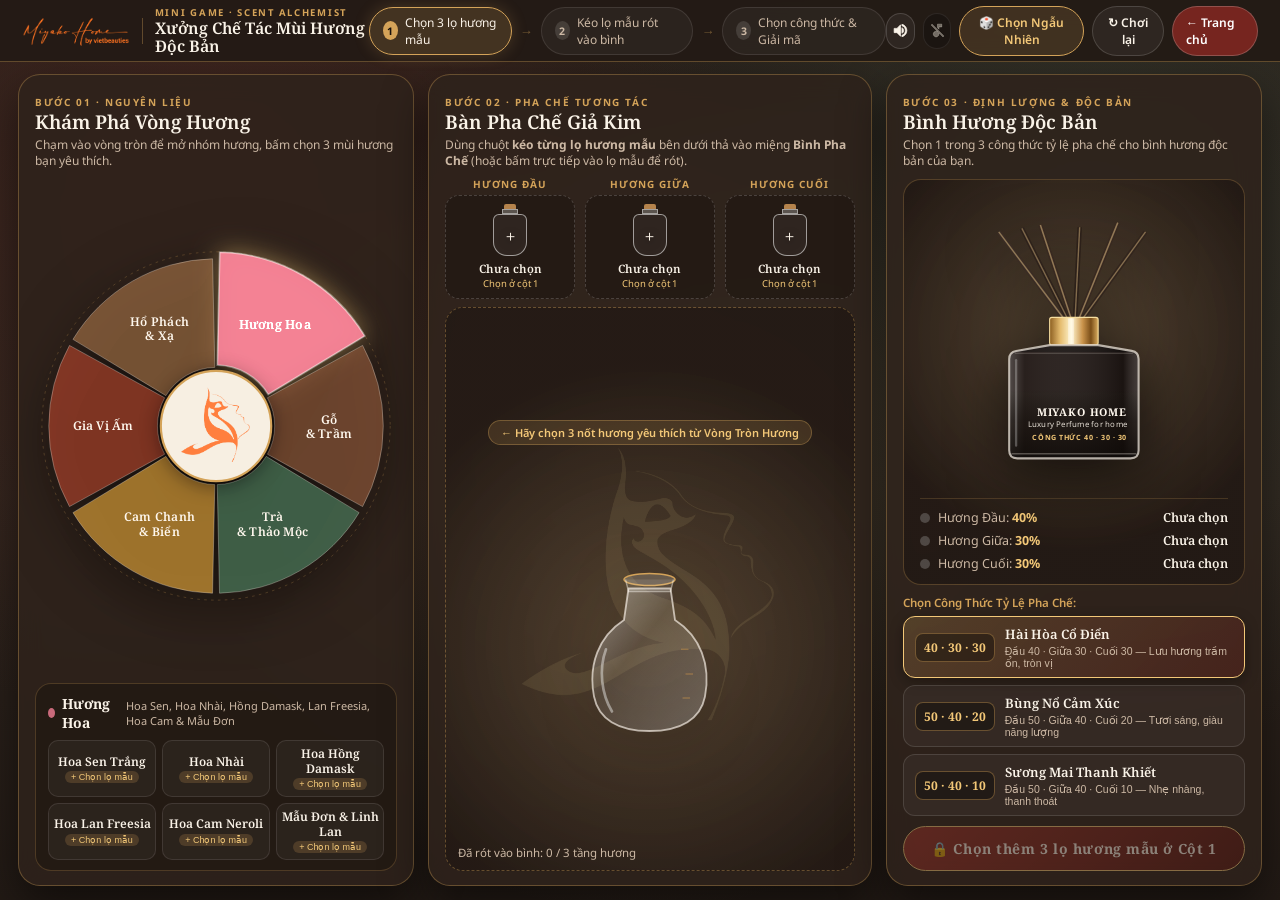
==== commit b79fa6fb: "update: logic" ====
--- a/bespoke-scent.html
+++ b/bespoke-scent.html
@@ -1013,16 +1013,50 @@
         <div class="modal-body-grid">
           <!-- Left: Scent Identity & Personality Analysis -->
           <div class="modal-main-col">
-            <span class="modal-kicker"
+            <span id="modal-kicker" class="modal-kicker"
               >✦ THÀNH PHẨM GIẢ KIM &amp; CHÂN DUNG BẢN NGÃ ✦</span
             >
             <h2 id="result-scent-name" class="modal-scent-title">
               Sương Liên &amp; Giữa Đêm Sâu
             </h2>
             <p id="result-poetic-sub" class="modal-scent-sub">
-              Hợp hương theo tỷ lệ 40 - 30 - 30: Trà Trắng Tuyết Sơn, Bạch Liên
-              Hoa &amp; Trầm Hương Kỳ Nam.
+              Hợp hương theo tỷ lệ 40 - 30 - 30: Trà Trắng, Hoa Sen Trắng &amp;
+              Trầm Hương.
             </p>
+
+            <!-- Custom Scent Naming Box (Shown when scent is not in Miyako catalog, or when user clicks rename) -->
+            <div id="bespoke-naming-box" class="bespoke-naming-box" hidden>
+              <div class="naming-box-header">
+                <span class="naming-badge"
+                  >✨ MÙI HƯƠNG ĐỘC BẢN CHƯA CÓ TRONG DANH MỤC MIYAKO HOME</span
+                >
+                <p class="naming-hint">
+                  Sự kết hợp 3 tầng hương này là sáng tạo mới của riêng bạn! Hãy
+                  đặt tên cho mùi hương độc bản này:
+                </p>
+              </div>
+              <div class="naming-input-row">
+                <input
+                  id="custom-scent-name-input"
+                  type="text"
+                  class="naming-input"
+                  maxlength="42"
+                  placeholder="Nhập tên mùi hương của bạn (VD: Nguyệt Trà Đêm Thu)..."
+                  aria-label="Đặt tên cho mùi hương độc bản"
+                />
+                <button
+                  id="save-custom-name-btn"
+                  type="button"
+                  class="naming-save-btn"
+                >
+                  ✦ Đặt Tên
+                </button>
+              </div>
+              <div class="naming-suggestions">
+                <span class="suggest-label">Gợi ý nhanh:</span>
+                <div id="naming-suggest-chips" class="suggest-chips"></div>
+              </div>
+            </div>
 
             <!-- Personality Archetype Box -->
             <div class="modal-persona-card">
@@ -1072,6 +1106,58 @@
 
           <!-- Right: Radar Chart & Matching Real Miyako Product -->
           <div class="modal-side-col">
+            <div class="modal-product-match" id="modal-product-card">
+              <div class="match-status-bar">
+                <span id="match-eyebrow" class="match-eyebrow"
+                  >SẢN PHẨM TƯƠNG ĐỒNG TẠI MIYAKO HOME</span
+                >
+                <span id="match-score-badge" class="match-score-badge"
+                  >Trùng khớp 92%</span
+                >
+              </div>
+              <div class="match-row">
+                <img
+                  id="match-thumb"
+                  class="match-img"
+                  src="assets/images/custom-06.webp"
+                  alt="Sản phẩm Miyako Home đồng điệu"
+                />
+                <div class="match-meta">
+                  <h4 id="match-vessel">
+                    Tinh Dầu Khuếch Tán Miyako Home – Amber Nuit
+                  </h4>
+                  <strong id="match-collection"
+                    >BST Tinh Dầu Hương Nước Hoa</strong
+                  >
+                  <div id="match-price-range" class="match-price-range">
+                    789.000 ₫ – 2.180.000 ₫
+                  </div>
+                </div>
+              </div>
+              <div id="match-pyramid" class="match-pyramid"></div>
+              <div id="match-volumes" class="match-volumes"></div>
+              <p id="match-desc" class="match-text"></p>
+              <div class="match-cta-wrap">
+                <a
+                  id="match-product-link"
+                  class="match-product-btn"
+                  href="https://vietbeauties.vn/danh-muc/tinh-dau/tinh-dau-khuech-tan/"
+                  target="_blank"
+                  rel="noopener noreferrer"
+                >
+                  🛒 Xem &amp; Mua Sản Phẩm Này Trên Vietbeauties.vn ↗
+                </a>
+                <button
+                  id="toggle-rename-btn"
+                  type="button"
+                  class="match-rename-toggle-btn"
+                  hidden
+                >
+                  ✏️ Tự đặt tên riêng cho công thức của bạn
+                </button>
+              </div>
+            </div>
+
             <div class="modal-radar-box">
               <h4>Biểu Đồ 5 Chiều Khí Chất</h4>
               <svg
@@ -1082,31 +1168,13 @@
               ></svg>
               <div id="aura-tags" class="modal-aura-tags"></div>
             </div>
-
-            <div class="modal-product-match">
-              <div class="match-row">
-                <img
-                  id="match-thumb"
-                  class="match-img"
-                  src="assets/images/custom-06.webp"
-                  alt="Sản phẩm Miyako Home đồng điệu"
-                />
-                <div class="match-meta">
-                  <span class="match-eyebrow">GỢI Ý TỪ MIYAKO HOME</span>
-                  <h4 id="match-vessel">Thiết kế SẮC — Ngọc Sương Mai</h4>
-                  <strong id="match-collection"
-                    >BST Tinh Dầu Hương Hoa &amp; Hồn Việt</strong
-                  >
-                </div>
-              </div>
-              <p id="match-desc" class="match-text"></p>
-            </div>
           </div>
         </div>
 
         <!-- Modal Footer Actions -->
         <div class="modal-footer-actions">
           <a
+            id="modal-primary-action-link"
             class="modal-btn-primary"
             href="https://zalo.me/0356059224"
             target="_blank"
--- a/css/bespoke-scent.css
+++ b/css/bespoke-scent.css
@@ -242,7 +242,9 @@
   display: block;
   fill: currentColor;
   stroke: currentColor;
-  transition: transform 0.2s ease, opacity 0.2s ease;
+  transition:
+    transform 0.2s ease,
+    opacity 0.2s ease;
 }
 
 .hud-btn-icon:hover {
@@ -446,11 +448,31 @@
   letter-spacing: 0.02em;
 }
 
+.wheel-center-link {
+  cursor: pointer;
+  outline: none;
+  transition:
+    transform 0.25s ease,
+    filter 0.25s ease;
+  transform-origin: 210px 210px;
+}
+
+.wheel-center-link:hover .wheel-center-circle {
+  filter: drop-shadow(0 0 16px rgba(243, 200, 120, 0.75));
+  stroke: var(--accent-gold-bright);
+  stroke-width: 3.5;
+}
+
+.wheel-center-link:hover {
+  transform: scale(1.05);
+}
+
 .wheel-center-circle {
   fill: #f7efe2;
   stroke: var(--accent-gold);
   stroke-width: 2.5;
   filter: drop-shadow(0 4px 12px rgba(0, 0, 0, 0.45));
+  transition: all 0.25s ease;
 }
 
 .wheel-center-logo {
@@ -1601,6 +1623,132 @@
   margin-bottom: 14px;
 }
 
+/* Custom Bespoke Scent Naming Box */
+.bespoke-naming-box {
+  background: linear-gradient(135deg, #2b1d15 0%, #1c130e 100%);
+  border: 1.5px solid var(--accent-gold);
+  border-radius: 16px;
+  padding: 14px 16px;
+  margin-bottom: 14px;
+  color: var(--text-cream);
+  box-shadow: 0 10px 26px rgba(36, 25, 18, 0.22);
+}
+
+.bespoke-naming-box[hidden] {
+  display: none !important;
+}
+
+.naming-box-header {
+  margin-bottom: 10px;
+}
+
+.naming-badge {
+  display: inline-block;
+  font-size: 10px;
+  font-weight: 700;
+  letter-spacing: 0.12em;
+  color: var(--accent-gold-bright);
+  background: rgba(212, 163, 89, 0.16);
+  border: 1px solid rgba(212, 163, 89, 0.4);
+  padding: 3px 9px;
+  border-radius: 999px;
+  margin-bottom: 5px;
+}
+
+.naming-hint {
+  font-size: 12.5px;
+  line-height: 1.45;
+  color: #e9dcc9;
+}
+
+.naming-input-row {
+  display: flex;
+  gap: 8px;
+  margin-bottom: 9px;
+}
+
+.naming-input {
+  flex: 1;
+  min-width: 0;
+  padding: 9px 13px;
+  border-radius: 10px;
+  border: 1px solid rgba(212, 163, 89, 0.45);
+  background: rgba(255, 255, 255, 0.08);
+  color: #fff8ee;
+  font-family: var(--font-serif);
+  font-size: 14.5px;
+  font-weight: 600;
+  outline: none;
+  transition: all 0.2s ease;
+}
+
+.naming-input::placeholder {
+  color: rgba(247, 239, 226, 0.45);
+  font-family: var(--font-sans);
+  font-size: 12.5px;
+  font-weight: 400;
+}
+
+.naming-input:focus {
+  border-color: var(--accent-gold-bright);
+  background: rgba(255, 255, 255, 0.13);
+  box-shadow: 0 0 0 3px rgba(212, 163, 89, 0.22);
+}
+
+.naming-save-btn {
+  padding: 9px 16px;
+  border-radius: 10px;
+  border: 1px solid var(--accent-gold-bright);
+  background: linear-gradient(135deg, #d4a359 0%, #b58238 100%);
+  color: #1c130e;
+  font-family: var(--font-sans);
+  font-size: 12.5px;
+  font-weight: 700;
+  cursor: pointer;
+  white-space: nowrap;
+  transition: all 0.2s ease;
+}
+
+.naming-save-btn:hover {
+  filter: brightness(1.1);
+  transform: translateY(-1px);
+}
+
+.naming-suggestions {
+  display: flex;
+  align-items: center;
+  flex-wrap: wrap;
+  gap: 6px;
+}
+
+.suggest-label {
+  font-size: 11px;
+  color: var(--text-muted);
+}
+
+.suggest-chips {
+  display: flex;
+  flex-wrap: wrap;
+  gap: 6px;
+}
+
+.suggest-chip {
+  padding: 3px 10px;
+  border-radius: 999px;
+  border: 1px solid rgba(212, 163, 89, 0.35);
+  background: rgba(212, 163, 89, 0.12);
+  color: var(--accent-gold-bright);
+  font-family: var(--font-serif);
+  font-size: 11.5px;
+  cursor: pointer;
+  transition: all 0.18s ease;
+}
+
+.suggest-chip:hover {
+  background: var(--accent-gold);
+  color: #1a110c;
+}
+
 .modal-persona-card {
   background: rgba(118, 37, 31, 0.07);
   border-left: 4px solid var(--accent-wine);
@@ -1714,51 +1862,177 @@
 }
 
 .modal-product-match {
-  background: rgba(255, 255, 255, 0.72);
-  border: 1px solid rgba(118, 37, 31, 0.2);
-  border-radius: 16px;
-  padding: 12px 14px;
+  background: rgba(255, 255, 255, 0.85);
+  border: 1.5px solid rgba(118, 37, 31, 0.25);
+  border-radius: 18px;
+  padding: 14px 15px;
+  box-shadow: 0 8px 22px rgba(36, 25, 18, 0.08);
+  transition: all 0.25s ease;
+}
+
+.modal-product-match.is-exact-match {
+  background: linear-gradient(155deg, #fffdf9 0%, #f6ebda 100%);
+  border: 2px solid #b58238;
+  box-shadow: 0 10px 28px rgba(181, 130, 56, 0.22);
+}
+
+.match-status-bar {
+  display: flex;
+  align-items: center;
+  justify-content: space-between;
+  gap: 8px;
+  margin-bottom: 10px;
+  padding-bottom: 7px;
+  border-bottom: 1px dashed rgba(36, 25, 18, 0.14);
+}
+
+.match-eyebrow {
+  font-size: 10px;
+  font-weight: 800;
+  letter-spacing: 0.11em;
+  color: var(--accent-wine);
+  display: block;
+}
+
+.match-score-badge {
+  font-size: 10.5px;
+  font-weight: 700;
+  padding: 2px 9px;
+  border-radius: 999px;
+  background: #2f6b47;
+  color: #fff;
+  white-space: nowrap;
+}
+
+.match-score-badge.custom-badge {
+  background: #76251f;
+  color: #fff8ee;
 }
 
 .match-row {
   display: flex;
   align-items: center;
   gap: 12px;
-  margin-bottom: 6px;
+  margin-bottom: 10px;
 }
 
 .match-img {
-  width: 58px;
-  height: 74px;
-  border-radius: 10px;
+  width: 68px;
+  height: 76px;
+  border-radius: 12px;
   object-fit: cover;
   flex-shrink: 0;
-}
-
-.match-eyebrow {
-  font-size: 9.5px;
-  font-weight: 700;
-  letter-spacing: 0.12em;
-  color: var(--accent-wine);
-  display: block;
+  border: 1px solid rgba(36, 25, 18, 0.15);
+  background: #f2e8da;
 }
 
 .match-meta h4 {
   font-family: var(--font-serif);
-  font-size: 16px;
+  font-size: 15.5px;
+  font-weight: 700;
   color: var(--text-dark);
-  margin: 2px 0;
+  line-height: 1.22;
+  margin: 0 0 3px;
 }
 
 .match-meta strong {
+  display: block;
+  font-size: 11px;
+  color: #6b5341;
+  margin-bottom: 3px;
+}
+
+.match-price-range {
+  font-size: 13px;
+  font-weight: 800;
+  color: var(--accent-wine);
+}
+
+.match-pyramid {
+  background: rgba(36, 25, 18, 0.045);
+  border: 1px solid rgba(36, 25, 18, 0.09);
+  border-radius: 10px;
+  padding: 7px 10px;
+  margin-bottom: 8px;
   font-size: 11.5px;
-  color: #5c493b;
+  line-height: 1.42;
+  color: #36261b;
+  display: flex;
+  flex-direction: column;
+  gap: 2px;
+}
+
+.match-pyramid div strong {
+  color: #6b241d;
+}
+
+.match-volumes {
+  display: flex;
+  flex-wrap: wrap;
+  gap: 5px;
+  margin-bottom: 8px;
+}
+
+.volume-pill {
+  font-size: 10.5px;
+  font-weight: 600;
+  padding: 3px 8px;
+  border-radius: 7px;
+  background: rgba(212, 163, 89, 0.22);
+  border: 1px solid rgba(181, 130, 56, 0.4);
+  color: #3d2814;
 }
 
 .match-text {
   font-size: 12px;
   line-height: 1.45;
   color: #3f3026;
+  margin-bottom: 10px;
+}
+
+.match-cta-wrap {
+  display: flex;
+  flex-direction: column;
+  gap: 6px;
+}
+
+.match-product-btn {
+  display: inline-flex;
+  align-items: center;
+  justify-content: center;
+  width: 100%;
+  padding: 9px 14px;
+  border-radius: 10px;
+  background: linear-gradient(135deg, #8e2c24 0%, #681d17 100%);
+  color: #fff8ee;
+  font-size: 12.5px;
+  font-weight: 700;
+  text-decoration: none;
+  text-align: center;
+  box-shadow: 0 4px 12px rgba(118, 37, 31, 0.28);
+  transition: all 0.2s ease;
+}
+
+.match-product-btn:hover {
+  transform: translateY(-1px);
+  background: linear-gradient(135deg, #a6342b 0%, #7d241d 100%);
+  box-shadow: 0 6px 16px rgba(118, 37, 31, 0.38);
+}
+
+.match-rename-toggle-btn {
+  background: none;
+  border: none;
+  padding: 3px 6px;
+  font-size: 11.5px;
+  font-weight: 600;
+  color: #6b4c32;
+  text-decoration: underline;
+  cursor: pointer;
+  align-self: center;
+}
+
+.match-rename-toggle-btn:hover {
+  color: var(--accent-wine);
 }
 
 .modal-footer-actions {
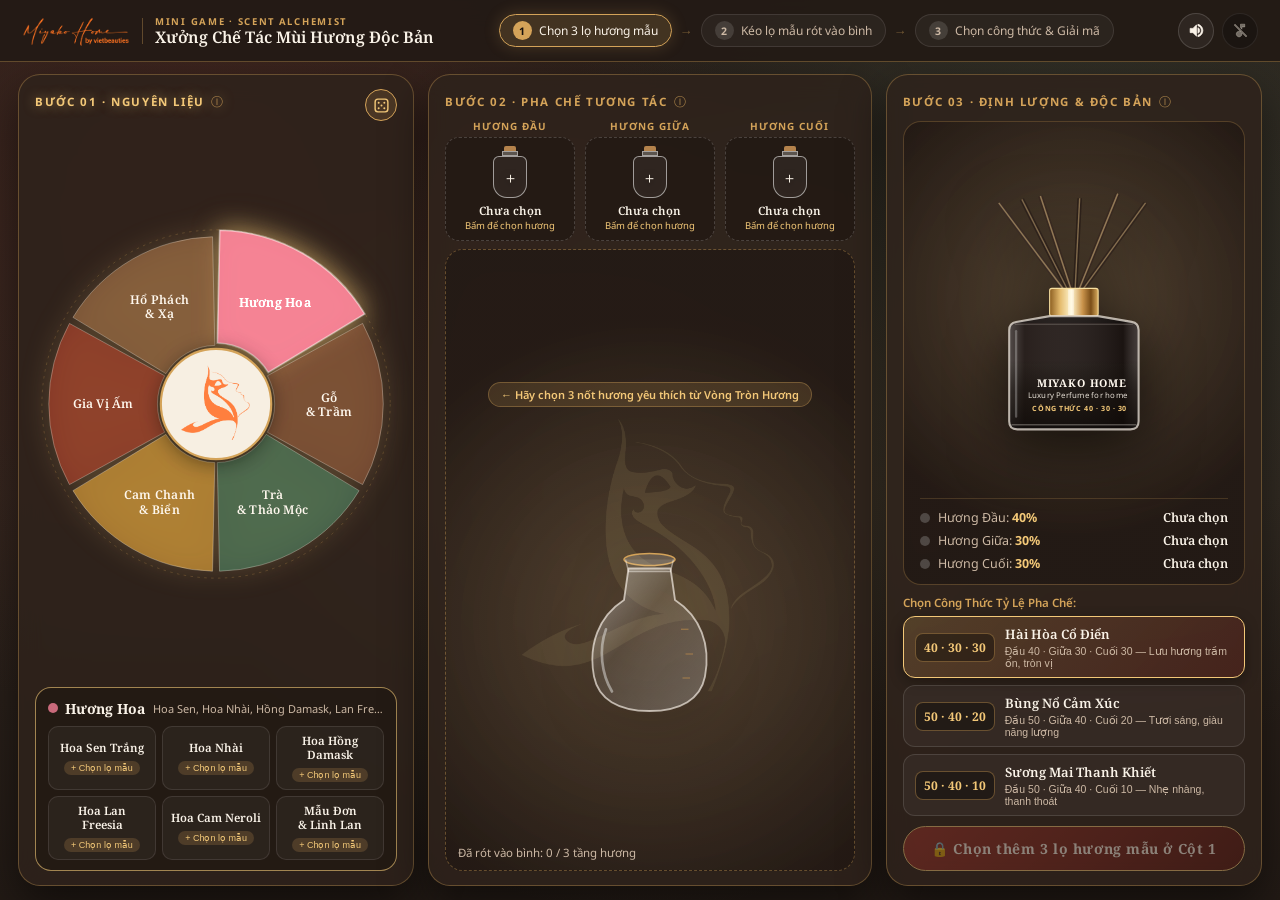
==== commit 42305abb: "fix: UIUX" ====
--- a/bespoke-scent.html
+++ b/bespoke-scent.html
@@ -87,23 +87,6 @@
               />
             </svg>
           </button>
-          <button
-            id="random-spin-btn"
-            class="hud-btn-gold"
-            type="button"
-            title="Chọn ngẫu nhiên 3 lọ hương mẫu"
-          >
-            🎲 Chọn Ngẫu Nhiên
-          </button>
-          <button
-            id="reset-board-btn"
-            class="hud-btn-ghost"
-            type="button"
-            title="Làm mới bàn pha chế"
-          >
-            ↻ Chơi lại
-          </button>
-          <a class="hud-btn-back" href="index.html">← Trang chủ</a>
         </div>
       </header>
 
@@ -116,13 +99,39 @@
           class="arena-col col-wheel"
           aria-label="Cột 1: Khám phá vòng hương"
         >
-          <div class="col-head">
-            <span class="col-step-tag">BƯỚC 01 · NGUYÊN LIỆU</span>
-            <h2>Khám Phá Vòng Hương</h2>
-            <p>
-              Chạm vào vòng tròn để mở nhóm hương, bấm chọn 3 mùi hương bạn yêu
-              thích.
-            </p>
+          <div class="col-head-row">
+            <div class="col-head">
+              <span class="col-step-tag">BƯỚC 01 · NGUYÊN LIỆU</span>
+              <p>
+                Chạm vào vòng tròn để mở nhóm hương, bấm chọn 3 mùi hương bạn yêu
+                thích.
+              </p>
+            </div>
+            <button
+              id="random-spin-btn"
+              class="hud-btn-gold col-random-btn"
+              type="button"
+              aria-label="Chọn ngẫu nhiên 3 lọ hương mẫu"
+              title="Chọn ngẫu nhiên 3 lọ hương mẫu"
+            >
+              <svg viewBox="0 0 24 24" aria-hidden="true">
+                <rect
+                  x="3"
+                  y="3"
+                  width="18"
+                  height="18"
+                  rx="4"
+                  fill="none"
+                  stroke="currentColor"
+                  stroke-width="2"
+                />
+                <circle cx="8" cy="8" r="1.4" fill="currentColor" />
+                <circle cx="16" cy="8" r="1.4" fill="currentColor" />
+                <circle cx="12" cy="12" r="1.4" fill="currentColor" />
+                <circle cx="8" cy="16" r="1.4" fill="currentColor" />
+                <circle cx="16" cy="16" r="1.4" fill="currentColor" />
+              </svg>
+            </button>
           </div>
 
           <!-- Interactive SVG Fragrance Wheel -->
@@ -156,6 +165,36 @@
             </div>
             <div id="notes-grid" class="shelf-notes-grid"></div>
           </div>
+
+          <!-- Wordless Visual Gesture Tutorial: Step 1 (Tap Wheel -> Tap Note) -->
+          <div
+            id="tutorial-step1-overlay"
+            class="gesture-tutorial-overlay"
+            aria-hidden="true"
+            hidden
+          >
+            <svg class="gesture-trail-svg" width="100%" height="100%">
+              <path
+                id="tutorial-step1-path"
+                class="gesture-trail-path"
+                d=""
+                fill="none"
+              />
+            </svg>
+            <span class="gesture-ripple gesture-ripple-s1a"></span>
+            <span class="gesture-ripple gesture-ripple-s1b"></span>
+            <div class="gesture-hand gesture-hand-step1">
+              <svg viewBox="0 0 36 36" fill="none" aria-hidden="true">
+                <path
+                  d="M15 4.5a2.2 2.2 0 0 1 4.4 0v10.2h1.2a2.1 2.1 0 0 1 2.1 2.1v.9h1a2.1 2.1 0 0 1 2.1 2.1v1.2h.7a2 2 0 0 1 2 2v4.2c0 3.7-2.8 6.8-6.6 6.8h-5.3c-2.6 0-5-1.4-6.3-3.7l-3.4-5.9a2.1 2.1 0 0 1 3.3-2.5l2.8 2.6V4.5Z"
+                  fill="#fff8ee"
+                  stroke="#6b241d"
+                  stroke-width="1.8"
+                  stroke-linejoin="round"
+                />
+              </svg>
+            </div>
+          </div>
         </section>
 
         <!-- ================================================================
@@ -167,12 +206,24 @@
         >
           <div class="col-head">
             <span class="col-step-tag">BƯỚC 02 · PHA CHẾ TƯƠNG TÁC</span>
-            <h2>Bàn Pha Chế Giả Kim</h2>
             <p id="alchemy-instruction">
               Dùng chuột <strong>kéo từng lọ hương mẫu</strong> bên dưới thả vào
               miệng <strong>Bình Pha Chế</strong> (hoặc bấm trực tiếp vào lọ mẫu
               để rót).
             </p>
+          </div>
+
+          <!-- Floating Discard Zone (appears above vials tray when dragging a vial) -->
+          <div
+            id="vial-discard-zone"
+            class="vial-discard-zone"
+            hidden
+            aria-hidden="true"
+          >
+            <span class="discard-zone-icon" aria-hidden="true">↑</span>
+            <span id="vial-discard-text" class="discard-zone-text"
+              >Kéo lên trên để bỏ hương này</span
+            >
           </div>
 
           <!-- Sample Vials Tray (3 Picked Vials to Drag) -->
@@ -199,18 +250,9 @@
                 </div>
                 <span class="vial-name" id="vial-name-top">Chưa chọn</span>
                 <span class="vial-status" id="vial-status-top"
-                  >Chọn ở cột 1</span
-                >
-              </div>
-              <button
-                type="button"
-                class="vial-remove-btn"
-                data-remove="top"
-                title="Đổi lọ hương này"
-                hidden
-              >
-                ×
-              </button>
+                  >Bấm để chọn hương</span
+                >
+              </div>
             </div>
 
             <!-- Vial Slot 2: Heart Note -->
@@ -235,18 +277,9 @@
                 </div>
                 <span class="vial-name" id="vial-name-heart">Chưa chọn</span>
                 <span class="vial-status" id="vial-status-heart"
-                  >Chọn ở cột 1</span
-                >
-              </div>
-              <button
-                type="button"
-                class="vial-remove-btn"
-                data-remove="heart"
-                title="Đổi lọ hương này"
-                hidden
-              >
-                ×
-              </button>
+                  >Bấm để chọn hương</span
+                >
+              </div>
             </div>
 
             <!-- Vial Slot 3: Base Note -->
@@ -271,18 +304,9 @@
                 </div>
                 <span class="vial-name" id="vial-name-base">Chưa chọn</span>
                 <span class="vial-status" id="vial-status-base"
-                  >Chọn ở cột 1</span
-                >
-              </div>
-              <button
-                type="button"
-                class="vial-remove-btn"
-                data-remove="base"
-                title="Đổi lọ hương này"
-                hidden
-              >
-                ×
-              </button>
+                  >Bấm để chọn hương</span
+                >
+              </div>
             </div>
           </div>
 
@@ -563,6 +587,35 @@
               </button>
             </div>
           </div>
+
+          <!-- Wordless Visual Gesture Tutorial: Step 2 (Drag Vial -> Drop into Flask) -->
+          <div
+            id="tutorial-step2-overlay"
+            class="gesture-tutorial-overlay"
+            aria-hidden="true"
+            hidden
+          >
+            <span class="gesture-ripple gesture-ripple-s2-start"></span>
+            <span class="gesture-ripple gesture-ripple-s2-end"></span>
+            <div class="gesture-hand gesture-hand-step2">
+              <span class="gesture-ghost-vial"></span>
+              <svg viewBox="0 0 36 36" fill="none" aria-hidden="true">
+                <path
+                  d="M11.5 14.5a2 2 0 0 1 4 0v2.5h.5v-3.2a2 2 0 0 1 4 0V17h.5v-2.7a2 2 0 0 1 4 0v3.2h.5v-1.7a1.9 1.9 0 0 1 3.8 0v6.7c0 4.4-3.3 7.8-7.7 7.8h-4.6c-3 0-5.7-1.6-7.1-4.3l-2.3-4.6a2.1 2.1 0 0 1 3.6-2.1l.8 1.2v-6Z"
+                  fill="#fff8ee"
+                  stroke="#6b241d"
+                  stroke-width="1.8"
+                  stroke-linejoin="round"
+                />
+                <path
+                  d="M15.5 14.5v4.5M20 14.2v4.8M24.5 15v4"
+                  stroke="#6b241d"
+                  stroke-width="1.4"
+                  stroke-linecap="round"
+                />
+              </svg>
+            </div>
+          </div>
         </section>
 
         <!-- ================================================================
@@ -574,7 +627,6 @@
         >
           <div class="col-head">
             <span class="col-step-tag">BƯỚC 03 · ĐỊNH LƯỢNG &amp; ĐỘC BẢN</span>
-            <h2>Bình Hương Độc Bản</h2>
             <p>
               Chọn 1 trong 3 công thức tỷ lệ pha chế cho bình hương độc bản của
               bạn.
@@ -980,6 +1032,209 @@
       </main>
     </div>
 
+    <!-- Mobile Fullscreen Magic Brewing Overlay (<= 1024px) -->
+    <div
+      id="mobile-brew-overlay"
+      class="mobile-brew-overlay"
+      role="status"
+      aria-live="polite"
+      hidden
+    >
+      <div class="mobile-brew-card">
+        <span class="mobile-brew-kicker">✦ NGHI THỨC GIẢ KIM MIYAKO HOME ✦</span>
+        <div class="mobile-brew-stage">
+          <div class="dropzone-bg-watermark" aria-hidden="true">
+            <img
+              src="assets/logo-miyako.png"
+              alt=""
+              class="dropzone-watermark-img"
+            />
+          </div>
+          <div class="alchemy-magic-stage" aria-hidden="true">
+            <svg
+              class="magic-rune-ring"
+              viewBox="0 0 240 240"
+              fill="none"
+              xmlns="http://www.w3.org/2000/svg"
+            >
+              <circle
+                cx="120"
+                cy="120"
+                r="108"
+                stroke="rgba(243, 200, 120, 0.55)"
+                stroke-width="1.2"
+                stroke-dasharray="6 4"
+              />
+              <circle
+                cx="120"
+                cy="120"
+                r="92"
+                stroke="rgba(212, 163, 89, 0.45)"
+                stroke-width="1"
+              />
+              <polygon
+                points="120,24 203,168 37,168"
+                stroke="rgba(243, 200, 120, 0.4)"
+                stroke-width="1"
+                fill="none"
+              />
+              <polygon
+                points="120,216 203,72 37,72"
+                stroke="rgba(243, 200, 120, 0.4)"
+                stroke-width="1"
+                fill="none"
+              />
+              <circle cx="120" cy="24" r="4" fill="#f3c878" />
+              <circle cx="203" cy="168" r="4" fill="#f3c878" />
+              <circle cx="37" cy="168" r="4" fill="#f3c878" />
+              <circle cx="120" cy="216" r="4" fill="#f3c878" />
+              <circle cx="203" cy="72" r="4" fill="#f3c878" />
+              <circle cx="37" cy="72" r="4" fill="#f3c878" />
+            </svg>
+            <div class="magic-shockwave"></div>
+            <div class="magic-core-glow"></div>
+          </div>
+
+          <div
+            id="mobile-brew-particles"
+            class="aroma-particles"
+            aria-hidden="true"
+          ></div>
+
+          <svg
+            id="mobile-brew-flask-svg"
+            class="mixing-flask-svg"
+            viewBox="0 0 220 260"
+            aria-label="Bình pha chế giả kim"
+          >
+            <defs>
+              <clipPath id="mobile-flask-clip">
+                <path
+                  d="M82 54 L138 54 L144 96 C178 118 192 156 184 198 C178 228 152 244 110 244 C68 244 42 228 36 198 C28 156 42 118 76 96 Z"
+                />
+              </clipPath>
+              <linearGradient
+                id="mobile-glass-shine"
+                x1="0"
+                y1="0"
+                x2="1"
+                y2="1"
+              >
+                <stop offset="0%" stop-color="rgba(255,255,255,0.38)" />
+                <stop offset="40%" stop-color="rgba(255,255,255,0.05)" />
+                <stop offset="100%" stop-color="rgba(255,255,255,0.2)" />
+              </linearGradient>
+            </defs>
+
+            <ellipse
+              cx="110"
+              cy="42"
+              rx="34"
+              ry="8"
+              fill="rgba(255,248,238,0.18)"
+              stroke="#d4a359"
+              stroke-width="2"
+            />
+            <path
+              d="M78 42 L82 58 L138 58 L142 42"
+              fill="rgba(255,248,238,0.1)"
+              stroke="rgba(255,248,238,0.45)"
+              stroke-width="1.8"
+            />
+
+            <g clip-path="url(#mobile-flask-clip)">
+              <rect
+                x="20"
+                y="50"
+                width="180"
+                height="200"
+                fill="rgba(255,248,238,0.04)"
+              />
+              <rect
+                id="mobile-flask-layer-top"
+                x="20"
+                y="244"
+                width="180"
+                height="0"
+                fill="#d49b38"
+                fill-opacity="0.82"
+              />
+              <rect
+                id="mobile-flask-layer-heart"
+                x="20"
+                y="244"
+                width="180"
+                height="0"
+                fill="#c96a7b"
+                fill-opacity="0.86"
+              />
+              <rect
+                id="mobile-flask-layer-base"
+                x="20"
+                y="244"
+                width="180"
+                height="0"
+                fill="#8c583a"
+                fill-opacity="0.9"
+              />
+              <ellipse
+                id="mobile-flask-meniscus"
+                cx="110"
+                cy="244"
+                rx="68"
+                ry="6"
+                fill="rgba(255,255,255,0.32)"
+                opacity="0"
+              />
+            </g>
+
+            <path
+              d="M82 54 L138 54 L144 96 C178 118 192 156 184 198 C178 228 152 244 110 244 C68 244 42 228 36 198 C28 156 42 118 76 96 Z"
+              fill="url(#mobile-glass-shine)"
+              stroke="rgba(255,248,238,0.65)"
+              stroke-width="2.4"
+            />
+            <path
+              d="M52 135 C42 162 46 195 60 218"
+              fill="none"
+              stroke="rgba(255,255,255,0.42)"
+              stroke-width="3.5"
+              stroke-linecap="round"
+            />
+            <line
+              x1="152"
+              y1="135"
+              x2="162"
+              y2="135"
+              stroke="rgba(201,147,75,0.6)"
+              stroke-width="1.5"
+            />
+            <line
+              x1="158"
+              y1="168"
+              x2="168"
+              y2="168"
+              stroke="rgba(201,147,75,0.6)"
+              stroke-width="1.5"
+            />
+            <line
+              x1="154"
+              y1="200"
+              x2="164"
+              y2="200"
+              stroke="rgba(201,147,75,0.6)"
+              stroke-width="1.5"
+            />
+          </svg>
+        </div>
+
+        <div id="mobile-brew-notes" class="mobile-brew-notes"></div>
+        <div id="mobile-brew-status" class="mobile-brew-status">
+          ✨ Đang kích hoạt vòng tròn giả kim &amp; lắc đều 3 tầng hương...
+        </div>
+      </div>
+    </div>
+
     <!-- ====================================================================
          POP-UP MODAL: GIẢI MÃ MÙI HƯƠNG & CHÂN DUNG TÍNH CÁCH (NO PAGE SCROLL)
          ==================================================================== -->
@@ -992,24 +1247,6 @@
       hidden
     >
       <div class="result-modal-dialog">
-        <button
-          id="close-modal-btn"
-          class="modal-close-btn"
-          type="button"
-          aria-label="Đóng cửa sổ kết quả"
-        >
-          ×
-        </button>
-
-        <div class="modal-top-banner">
-          <span id="result-serial" class="modal-serial">
-            MIYAKO BESPOKE NO. 108 · CÔNG THỨC 40 - 30 - 30
-          </span>
-          <span id="result-owner" class="modal-owner">
-            Chế tác độc bản dành cho: Bạn
-          </span>
-        </div>
-
         <div class="modal-body-grid">
           <!-- Left: Scent Identity & Personality Analysis -->
           <div class="modal-main-col">
@@ -1020,8 +1257,7 @@
               Sương Liên &amp; Giữa Đêm Sâu
             </h2>
             <p id="result-poetic-sub" class="modal-scent-sub">
-              Hợp hương theo tỷ lệ 40 - 30 - 30: Trà Trắng, Hoa Sen Trắng &amp;
-              Trầm Hương.
+              Trà Trắng (40%), Hoa Sen Trắng (30%), Trầm Hương (30%)
             </p>
 
             <!-- Custom Scent Naming Box (Shown when scent is not in Miyako catalog, or when user clicks rename) -->
@@ -1102,6 +1338,24 @@
                 <p id="psych-base-desc"></p>
               </div>
             </div>
+
+            <!-- Matched Product Description (fills left column space for exact product matches) -->
+            <div
+              id="matched-product-story-box"
+              class="modal-product-story-card"
+              hidden
+            >
+              <div class="product-story-head">
+                <span class="product-story-kicker"
+                  >✦ CÂU CHUYỆN &amp; MÔ TẢ SẢN PHẨM</span
+                >
+                <span
+                  id="matched-product-story-name"
+                  class="product-story-pill"
+                ></span>
+              </div>
+              <p id="matched-product-story-desc" class="product-story-text"></p>
+            </div>
           </div>
 
           <!-- Right: Radar Chart & Matching Real Miyako Product -->
@@ -1141,20 +1395,12 @@
                 <a
                   id="match-product-link"
                   class="match-product-btn"
-                  href="https://vietbeauties.vn/danh-muc/tinh-dau/tinh-dau-khuech-tan/"
+                  href="https://vietbeauties.vn/danh-muc/tinh-dau/tinh-dau-khuech-tan/?utm_source=web-bespoke&amp;utm_medium=bespoke-scent&amp;utm_campaign=branding&amp;utm_content=bio_link"
                   target="_blank"
                   rel="noopener noreferrer"
                 >
-                  🛒 Xem &amp; Mua Sản Phẩm Này Trên Vietbeauties.vn ↗
+                  Xem chi tiết trên Vietbeauties.vn ↗
                 </a>
-                <button
-                  id="toggle-rename-btn"
-                  type="button"
-                  class="match-rename-toggle-btn"
-                  hidden
-                >
-                  ✏️ Tự đặt tên riêng cho công thức của bạn
-                </button>
               </div>
             </div>
 
@@ -1176,19 +1422,12 @@
           <a
             id="modal-primary-action-link"
             class="modal-btn-primary"
-            href="https://zalo.me/0356059224"
+            href="https://vietbeauties.vn/san-pham/tinh-dau-khuech-tan-custome/?utm_source=web-bespoke&amp;utm_medium=bespoke-scent&amp;utm_campaign=branding&amp;utm_content=bio_link"
             target="_blank"
             rel="noopener noreferrer"
           >
-            Nhận Tư Vấn Công Thức Này Qua Zalo ↗
+            Đặt trải nghiệm thử miễn phí ngay ↗
           </a>
-          <button
-            id="copy-formula-btn"
-            type="button"
-            class="modal-btn-secondary"
-          >
-            📋 Sao Chép Công Thức &amp; Tính Cách
-          </button>
           <button
             id="modal-replay-btn"
             type="button"
--- a/css/bespoke-scent.css
+++ b/css/bespoke-scent.css
@@ -301,7 +301,7 @@
   flex: 1;
   min-height: 0;
   display: grid;
-  grid-template-columns: 1fr 1.12fr 0.95fr;
+  grid-template-columns: minmax(0, 1fr) minmax(0, 1.12fr) minmax(0, 0.95fr);
   gap: 14px;
   padding: 12px 18px 14px;
   overflow: hidden;
@@ -309,6 +309,7 @@
 
 .arena-col {
   height: 100%;
+  min-width: 0;
   min-height: 0;
   background: var(--bg-panel);
   border: 1px solid var(--border-gold);
@@ -323,18 +324,46 @@
   position: relative;
 }
 
+.col-head-row {
+  flex-shrink: 0;
+  display: flex;
+  align-items: flex-start;
+  justify-content: space-between;
+  gap: 10px;
+}
+
+.col-random-btn {
+  width: 32px;
+  height: 32px;
+  padding: 0;
+  border-radius: 50%;
+  display: inline-flex;
+  align-items: center;
+  justify-content: center;
+  flex-shrink: 0;
+}
+
+.col-random-btn svg {
+  width: 17px;
+  height: 17px;
+  display: block;
+  transition: transform 0.6s cubic-bezier(0.22, 1, 0.36, 1);
+}
+
 .col-head {
   flex-shrink: 0;
 }
 
 .col-step-tag {
-  display: inline-block;
-  font-size: 10px;
+  display: inline-flex;
+  align-items: center;
+  gap: 6px;
+  font-size: 11.5px;
   font-weight: 700;
-  letter-spacing: 0.16em;
+  letter-spacing: 0.14em;
   color: var(--accent-gold);
   text-transform: uppercase;
-  margin-bottom: 2px;
+  margin-bottom: 0;
 }
 
 .col-head h2 {
@@ -416,11 +445,16 @@
   max-height: 420px;
   overflow: visible;
   filter: drop-shadow(0 14px 28px rgba(0, 0, 0, 0.58));
-  transition: transform 0.75s cubic-bezier(0.16, 1, 0.3, 1);
+  transform-origin: center center;
+  will-change: transform;
+  backface-visibility: hidden;
+  transition: transform 1.05s cubic-bezier(0.16, 1, 0.3, 1);
 }
 
 .wheel-slice {
   cursor: pointer;
+  outline: none;
+  -webkit-tap-highlight-color: transparent;
   transition:
     filter 0.2s ease,
     transform 0.2s ease;
@@ -430,6 +464,15 @@
 .wheel-slice:hover {
   filter: brightness(1.16);
   transform: scale(1.025);
+}
+
+.wheel-slice:focus {
+  outline: none;
+}
+
+.wheel-slice:focus-visible {
+  outline: none;
+  filter: brightness(1.22) drop-shadow(0 0 12px rgba(243, 200, 120, 0.85));
 }
 
 .wheel-slice.active {
@@ -493,6 +536,7 @@
   align-items: center;
   justify-content: space-between;
   gap: 8px;
+  min-height: 20px;
   margin-bottom: 8px;
 }
 
@@ -503,6 +547,8 @@
   font-family: var(--font-serif);
   font-size: 14px;
   color: var(--text-cream);
+  flex-shrink: 0;
+  white-space: nowrap;
 }
 
 .family-dot {
@@ -515,11 +561,16 @@
 .shelf-desc {
   font-size: 11px;
   color: var(--text-muted);
+  min-width: 0;
+  white-space: nowrap;
+  overflow: hidden;
+  text-overflow: ellipsis;
 }
 
 .shelf-notes-grid {
   display: grid;
-  grid-template-columns: repeat(3, 1fr);
+  grid-template-columns: repeat(3, minmax(0, 1fr));
+  grid-auto-rows: 64px;
   gap: 6px;
 }
 
@@ -529,8 +580,10 @@
   align-items: center;
   justify-content: center;
   text-align: center;
-  padding: 6px 4px;
-  min-height: 44px;
+  gap: 6px;
+  padding: 5px 8px;
+  height: 100%;
+  min-width: 0;
   border-radius: 10px;
   background: rgba(255, 255, 255, 0.04);
   border: 1px solid rgba(255, 255, 255, 0.1);
@@ -554,15 +607,21 @@
 
 .note-pick-name {
   font-family: var(--font-serif);
-  font-size: 12px;
+  font-size: 11.5px;
   font-weight: 600;
-  line-height: 1.2;
+  line-height: 1.22;
+  max-width: 100%;
+  display: -webkit-box;
+  -webkit-line-clamp: 2;
+  -webkit-box-orient: vertical;
+  overflow: hidden;
+  text-wrap: balance;
 }
 
 .note-pick-tag {
-  margin-top: 2px;
+  flex-shrink: 0;
   font-size: 9px;
-  padding: 1px 6px;
+  padding: 2px 7px;
   border-radius: 999px;
   background: rgba(212, 163, 89, 0.2);
   color: var(--accent-gold-bright);
@@ -575,12 +634,13 @@
 .vials-tray {
   flex-shrink: 0;
   display: grid;
-  grid-template-columns: repeat(3, 1fr);
+  grid-template-columns: repeat(3, minmax(0, 1fr));
   gap: 10px;
   margin: 8px 0;
 }
 
 .vial-slot-wrap {
+  min-width: 0;
   position: relative;
   display: flex;
   flex-direction: column;
@@ -598,6 +658,8 @@
 
 .sample-vial {
   width: 100%;
+  min-width: 0;
+  overflow: hidden;
   padding: 8px 6px;
   border-radius: 14px;
   background: var(--bg-panel-inner);
@@ -607,6 +669,43 @@
   align-items: center;
   transition: all 0.25s ease;
   position: relative;
+}
+
+.sample-vial.empty {
+  cursor: pointer;
+}
+
+.sample-vial.empty:hover {
+  border-color: rgba(243, 200, 120, 0.72);
+  background: rgba(212, 163, 89, 0.1);
+  transform: translateY(-2px);
+}
+
+@keyframes vial-target-glow {
+  0%,
+  100% {
+    box-shadow:
+      0 0 0 1.5px rgba(243, 200, 120, 0.7),
+      0 0 14px rgba(243, 200, 120, 0.35);
+  }
+  50% {
+    box-shadow:
+      0 0 0 2px rgba(255, 232, 175, 0.95),
+      0 0 24px rgba(243, 200, 120, 0.65);
+  }
+}
+
+.sample-vial.is-selected-slot {
+  border-style: solid;
+  border-color: #ffe2a8;
+  background: rgba(243, 200, 120, 0.2);
+  animation: vial-target-glow 1.8s ease-in-out infinite;
+  transform: translateY(-2px);
+}
+
+.vial-slot-wrap.is-selected-slot .vial-role-label {
+  color: #fff3d1;
+  text-shadow: 0 0 10px rgba(243, 200, 120, 0.7);
 }
 
 .sample-vial.ready {
@@ -630,9 +729,14 @@
   border-style: solid;
   border-color: #5ca374;
   background: rgba(77, 124, 93, 0.16);
-  opacity: 0.85;
-  cursor: default;
+  opacity: 0.9;
+  cursor: pointer;
   animation: none;
+}
+
+.sample-vial.poured:hover {
+  border-color: var(--accent-gold-bright);
+  transform: translateY(-2px);
 }
 
 @keyframes vial-float {
@@ -709,6 +813,8 @@
 }
 
 .vial-name {
+  display: block;
+  width: 100%;
   font-family: var(--font-serif);
   font-size: 11.5px;
   font-weight: 600;
@@ -721,6 +827,11 @@
 }
 
 .vial-status {
+  max-width: 100%;
+  white-space: nowrap;
+  overflow: hidden;
+  text-overflow: ellipsis;
+  text-align: center;
   font-size: 9.5px;
   color: var(--accent-gold-bright);
   margin-top: 1px;
@@ -731,24 +842,96 @@
   font-weight: 700;
 }
 
-.vial-remove-btn {
+/* Floating Upward Drag-to-Discard Zone */
+.vial-discard-zone {
   position: absolute;
-  top: 20px;
-  right: 5px;
-  width: 18px;
-  height: 18px;
+  top: 10px;
+  left: 16px;
+  right: 16px;
+  z-index: 25;
+  display: flex;
+  align-items: center;
+  justify-content: center;
+  gap: 8px;
+  padding: 11px 14px;
+  border-radius: 14px;
+  border: 1.5px dashed rgba(235, 118, 108, 0.55);
+  background: rgba(45, 18, 16, 0.92);
+  color: #f6c7c1;
+  font-size: 12px;
+  font-weight: 600;
+  backdrop-filter: blur(8px);
+  box-shadow: 0 10px 26px rgba(0, 0, 0, 0.45);
+  pointer-events: auto;
+  transition: all 0.18s ease;
+}
+
+.vial-discard-zone[hidden] {
+  display: none !important;
+}
+
+.vial-discard-zone.is-active {
+  border-style: solid;
+  border-color: #f0746a;
+  background: linear-gradient(
+    135deg,
+    rgba(168, 42, 34, 0.96),
+    rgba(118, 28, 22, 0.98)
+  );
+  color: #fff5f3;
+  box-shadow: 0 10px 30px rgba(168, 42, 34, 0.52);
+  transform: translateY(-2px) scale(1.015);
+}
+
+.discard-zone-icon {
+  width: 20px;
+  height: 20px;
   border-radius: 50%;
-  border: none;
-  background: rgba(0, 0, 0, 0.65);
-  color: #fff;
+  background: rgba(255, 255, 255, 0.14);
+  display: inline-flex;
+  align-items: center;
+  justify-content: center;
   font-size: 12px;
   line-height: 1;
-  cursor: pointer;
-  z-index: 4;
-}
-
-.vial-remove-btn:hover {
-  background: var(--accent-wine);
+  flex-shrink: 0;
+  transition: transform 0.18s ease, background 0.18s ease;
+}
+
+.vial-discard-zone.is-active .discard-zone-icon {
+  transform: scale(1.12);
+  background: rgba(255, 255, 255, 0.24);
+}
+
+.sample-vial.is-discard-armed {
+  opacity: 0.45;
+  border-color: #ef6c63 !important;
+  box-shadow: 0 0 16px rgba(239, 108, 99, 0.42);
+}
+
+.vial-touch-ghost {
+  position: fixed;
+  z-index: 9999;
+  pointer-events: none;
+  transform: translate(-50%, -50%);
+  padding: 7px 13px;
+  border-radius: 999px;
+  background: rgba(34, 23, 17, 0.94);
+  border: 1.5px solid var(--accent-gold);
+  color: var(--text-cream);
+  font-family: var(--font-serif);
+  font-size: 12.5px;
+  font-weight: 600;
+  white-space: nowrap;
+  box-shadow: 0 12px 28px rgba(0, 0, 0, 0.55);
+  transition:
+    border-color 0.15s ease,
+    background 0.15s ease;
+}
+
+.vial-touch-ghost.is-discard {
+  border-color: #f0746a;
+  background: rgba(132, 30, 24, 0.95);
+  color: #fff5f3;
 }
 
 /* Central Dropzone & Mixing Flask */
@@ -1540,18 +1723,25 @@
   border-radius: 26px;
   border: 2px solid var(--accent-gold);
   box-shadow: 0 30px 90px rgba(0, 0, 0, 0.75);
-  padding: 26px 32px;
+  padding: 26px 32px 24px;
   position: relative;
   display: flex;
   flex-direction: column;
   justify-content: space-between;
   overflow-y: auto;
+  scrollbar-width: none;
+  -ms-overflow-style: none;
+}
+
+.result-modal-dialog::-webkit-scrollbar {
+  display: none;
 }
 
 .modal-close-btn {
   position: absolute;
-  top: 16px;
-  right: 20px;
+  top: 12px;
+  right: 16px;
+  z-index: 6;
   width: 36px;
   height: 36px;
   border-radius: 50%;
@@ -1595,9 +1785,13 @@
 
 .modal-body-grid {
   display: grid;
-  grid-template-columns: 1.25fr 0.85fr;
+  grid-template-columns: minmax(0, 1.25fr) minmax(0, 0.85fr);
   gap: 26px;
   align-items: start;
+}
+
+.modal-main-col {
+  min-width: 0;
 }
 
 .modal-kicker {
@@ -1609,9 +1803,9 @@
 
 .modal-scent-title {
   font-family: var(--font-serif);
-  font-size: clamp(24px, 3vw, 34px);
+  font-size: clamp(20px, 2.2vw, 26px);
   color: var(--text-dark);
-  line-height: 1.15;
+  line-height: 1.2;
   margin: 4px 0 6px;
 }
 
@@ -1625,6 +1819,7 @@
 
 /* Custom Bespoke Scent Naming Box */
 .bespoke-naming-box {
+  min-width: 0;
   background: linear-gradient(135deg, #2b1d15 0%, #1c130e 100%);
   border: 1.5px solid var(--accent-gold);
   border-radius: 16px;
@@ -1728,8 +1923,16 @@
 
 .suggest-chips {
   display: flex;
-  flex-wrap: wrap;
+  flex-wrap: nowrap;
+  align-items: center;
   gap: 6px;
+  overflow-x: auto;
+  scrollbar-width: none;
+  -ms-overflow-style: none;
+}
+
+.suggest-chips::-webkit-scrollbar {
+  display: none;
 }
 
 .suggest-chip {
@@ -1740,6 +1943,8 @@
   color: var(--accent-gold-bright);
   font-family: var(--font-serif);
   font-size: 11.5px;
+  white-space: nowrap;
+  flex-shrink: 0;
   cursor: pointer;
   transition: all 0.18s ease;
 }
@@ -1816,6 +2021,7 @@
 
 /* Modal Right Side */
 .modal-side-col {
+  min-width: 0;
   display: flex;
   flex-direction: column;
   gap: 14px;
@@ -1862,6 +2068,7 @@
 }
 
 .modal-product-match {
+  min-width: 0;
   background: rgba(255, 255, 255, 0.85);
   border: 1.5px solid rgba(118, 37, 31, 0.25);
   border-radius: 18px;
@@ -1968,12 +2175,29 @@
 
 .match-volumes {
   display: flex;
-  flex-wrap: wrap;
-  gap: 5px;
-  margin-bottom: 8px;
+  flex-wrap: nowrap;
+  gap: 6px;
+  margin-bottom: 10px;
+  overflow-x: auto;
+  overflow-y: hidden;
+  -webkit-overflow-scrolling: touch;
+  cursor: grab;
+  user-select: none;
+  scrollbar-width: none;
+  -ms-overflow-style: none;
+}
+
+.match-volumes.is-dragging {
+  cursor: grabbing;
+}
+
+.match-volumes::-webkit-scrollbar {
+  display: none;
 }
 
 .volume-pill {
+  flex-shrink: 0;
+  white-space: nowrap;
   font-size: 10.5px;
   font-weight: 600;
   padding: 3px 8px;
@@ -1988,6 +2212,53 @@
   line-height: 1.45;
   color: #3f3026;
   margin-bottom: 10px;
+}
+
+.modal-product-match.is-exact-match .match-volumes {
+  margin-bottom: 10px;
+}
+
+.modal-product-story-card {
+  margin-top: 10px;
+  padding: 13px 15px;
+  border-radius: 14px;
+  background: linear-gradient(155deg, #fffdf9 0%, #f6ebda 100%);
+  border: 1.5px solid rgba(181, 130, 56, 0.42);
+  border-left: 3.5px solid #b58238;
+  box-shadow: 0 4px 14px rgba(181, 130, 56, 0.12);
+}
+
+.product-story-head {
+  display: flex;
+  align-items: center;
+  justify-content: space-between;
+  gap: 8px;
+  flex-wrap: wrap;
+  margin-bottom: 6px;
+}
+
+.product-story-kicker {
+  font-size: 10px;
+  font-weight: 800;
+  letter-spacing: 0.1em;
+  color: var(--accent-wine);
+}
+
+.product-story-pill {
+  font-size: 11px;
+  font-weight: 700;
+  padding: 2px 9px;
+  border-radius: 999px;
+  background: rgba(181, 130, 56, 0.18);
+  border: 1px solid rgba(181, 130, 56, 0.35);
+  color: #4a2d13;
+}
+
+.product-story-text {
+  font-size: 12.6px;
+  line-height: 1.55;
+  color: #3a2a20;
+  margin: 0;
 }
 
 .match-cta-wrap {
@@ -2075,6 +2346,408 @@
   background: rgba(36, 25, 18, 0.14);
 }
 
+body.brew-overlay-open {
+  overflow: hidden;
+}
+
+.mobile-brew-overlay {
+  position: fixed;
+  inset: 0;
+  z-index: 950;
+  display: flex;
+  align-items: center;
+  justify-content: center;
+  padding: 20px;
+  background: radial-gradient(
+    circle at 50% 45%,
+    rgba(68, 43, 24, 0.92) 0%,
+    rgba(18, 12, 9, 0.96) 72%
+  );
+  backdrop-filter: blur(12px);
+  -webkit-backdrop-filter: blur(12px);
+  animation: mobile-brew-fade-in 0.25s ease forwards;
+}
+
+.mobile-brew-overlay[hidden] {
+  display: none !important;
+}
+
+@media (min-width: 1025px) {
+  .mobile-brew-overlay {
+    display: none !important;
+  }
+}
+
+@keyframes mobile-brew-fade-in {
+  from {
+    opacity: 0;
+  }
+  to {
+    opacity: 1;
+  }
+}
+
+.mobile-brew-card {
+  width: 100%;
+  max-width: 380px;
+  display: flex;
+  flex-direction: column;
+  align-items: center;
+  text-align: center;
+  gap: 14px;
+}
+
+.mobile-brew-kicker {
+  font-size: 11px;
+  font-weight: 700;
+  letter-spacing: 0.16em;
+  color: var(--accent-gold-bright);
+  text-transform: uppercase;
+}
+
+.mobile-brew-stage {
+  position: relative;
+  width: 260px;
+  height: 270px;
+  display: flex;
+  align-items: center;
+  justify-content: center;
+}
+
+.mobile-brew-overlay.brewing-magic .dropzone-watermark-img {
+  opacity: 0.2;
+  transform: scale(1.15) rotate(8deg);
+  filter: brightness(2.2) sepia(0.5)
+    drop-shadow(0 0 18px rgba(243, 200, 120, 0.6));
+}
+
+.mobile-brew-overlay.brewing-magic .alchemy-magic-stage {
+  opacity: 1;
+}
+
+.mobile-brew-overlay.brewing-magic .magic-rune-ring {
+  width: 248px;
+  height: 248px;
+  animation: magic-rune-spin 2.75s cubic-bezier(0.22, 1, 0.36, 1) forwards;
+}
+
+.mobile-brew-overlay.brewing-magic .magic-core-glow {
+  animation: magic-core-pulse 2.75s ease-in-out forwards;
+}
+
+.mobile-brew-overlay.brewing-magic .magic-shockwave {
+  animation: magic-shockwave-burst 2.75s ease-out forwards;
+}
+
+.mobile-brew-overlay .mixing-flask-svg {
+  width: 175px;
+  height: auto;
+  position: relative;
+  z-index: 3;
+}
+
+.mobile-brew-overlay .mixing-flask-svg.flask-shake #mobile-flask-layer-top,
+.mobile-brew-overlay .mixing-flask-svg.flask-shake #mobile-flask-layer-heart,
+.mobile-brew-overlay .mixing-flask-svg.flask-shake #mobile-flask-layer-base {
+  animation: liquid-alchemy-swirl 2.75s ease-in-out forwards;
+  transform-origin: center;
+}
+
+.mobile-brew-notes {
+  display: flex;
+  flex-wrap: wrap;
+  justify-content: center;
+  gap: 6px;
+}
+
+.mobile-brew-note-pill {
+  font-size: 11px;
+  font-weight: 600;
+  padding: 4px 10px;
+  border-radius: 999px;
+  background: rgba(212, 163, 89, 0.18);
+  border: 1px solid rgba(212, 163, 89, 0.42);
+  color: var(--text-cream);
+}
+
+.mobile-brew-status {
+  padding: 9px 16px;
+  border-radius: 999px;
+  font-size: 13px;
+  font-weight: 600;
+  line-height: 1.4;
+  color: #fff8ee;
+  background: rgba(243, 200, 120, 0.2);
+  border: 1px solid rgba(243, 200, 120, 0.65);
+  box-shadow: 0 0 18px rgba(243, 200, 120, 0.32);
+}
+
+/* ==========================================================================
+   WORDLESS VISUAL GESTURE TUTORIALS (STEP 1 & STEP 2)
+   ========================================================================== */
+.gesture-tutorial-overlay {
+  position: absolute;
+  inset: 0;
+  pointer-events: none;
+  z-index: 30;
+  overflow: hidden;
+}
+
+.gesture-tutorial-overlay[hidden] {
+  display: none !important;
+}
+
+.gesture-trail-svg {
+  position: absolute;
+  inset: 0;
+  width: 100%;
+  height: 100%;
+  overflow: visible;
+}
+
+.gesture-trail-path {
+  stroke: rgba(243, 200, 120, 0.82);
+  stroke-width: 2.5;
+  stroke-dasharray: 6 6;
+  stroke-linecap: round;
+  filter: drop-shadow(0 0 8px rgba(243, 200, 120, 0.65));
+}
+
+.gesture-trail-flow {
+  animation: gesture-dash-flow 1.2s linear infinite;
+}
+
+@keyframes gesture-dash-flow {
+  from {
+    stroke-dashoffset: 24;
+  }
+  to {
+    stroke-dashoffset: 0;
+  }
+}
+
+.gesture-ripple {
+  position: absolute;
+  left: 0;
+  top: 0;
+  width: 40px;
+  height: 40px;
+  margin: -20px 0 0 -20px;
+  border-radius: 50%;
+  border: 2.5px solid #ffe2a8;
+  box-shadow: 0 0 16px rgba(243, 200, 120, 0.85);
+  opacity: 0;
+  will-change: transform, opacity;
+}
+
+.gesture-hand {
+  position: absolute;
+  left: 0;
+  top: 0;
+  width: 42px;
+  height: 42px;
+  margin: -5px 0 0 -17px;
+  filter: drop-shadow(0 0 10px rgba(243, 200, 120, 0.85))
+    drop-shadow(0 6px 14px rgba(0, 0, 0, 0.65));
+  opacity: 0;
+  will-change: transform, opacity;
+}
+
+.gesture-hand svg {
+  width: 100%;
+  height: 100%;
+  display: block;
+}
+
+.gesture-ghost-vial {
+  position: absolute;
+  left: 8px;
+  top: -20px;
+  width: 20px;
+  height: 26px;
+  border-radius: 4px 4px 9px 9px;
+  border: 2px solid #ffe8b8;
+  background: linear-gradient(
+    to top,
+    rgba(243, 200, 120, 0.94) 68%,
+    rgba(255, 248, 238, 0.3) 68%
+  );
+  box-shadow: 0 0 14px rgba(243, 200, 120, 0.8);
+  opacity: 0;
+  transform-origin: center bottom;
+}
+
+.gesture-ghost-vial::before {
+  content: "";
+  position: absolute;
+  top: -5px;
+  left: 5px;
+  width: 7px;
+  height: 4px;
+  border-radius: 2px 2px 0 0;
+  background: #f3c878;
+}
+
+/* Desktop Step-by-Step Subtle Glow Guide (>= 1025px) */
+@keyframes guide-col-glow {
+  0%,
+  100% {
+    border-color: rgba(212, 163, 89, 0.42);
+    box-shadow:
+      0 18px 44px rgba(0, 0, 0, 0.5),
+      0 0 0 1px rgba(243, 200, 120, 0.14);
+  }
+  50% {
+    border-color: rgba(243, 200, 120, 0.85);
+    box-shadow:
+      0 18px 44px rgba(0, 0, 0, 0.5),
+      0 0 22px rgba(243, 200, 120, 0.24),
+      inset 0 0 24px rgba(243, 200, 120, 0.07);
+  }
+}
+
+@keyframes guide-target-pulse {
+  0%,
+  100% {
+    box-shadow: 0 0 0 0 rgba(243, 200, 120, 0.16);
+  }
+  50% {
+    box-shadow: 0 0 18px 2px rgba(243, 200, 120, 0.42);
+  }
+}
+
+@keyframes guide-cta-glow {
+  0%,
+  100% {
+    box-shadow:
+      0 8px 24px rgba(118, 37, 31, 0.45),
+      0 0 0 1px rgba(243, 200, 120, 0.38);
+  }
+  50% {
+    box-shadow:
+      0 10px 30px rgba(118, 37, 31, 0.58),
+      0 0 24px rgba(243, 200, 120, 0.65);
+  }
+}
+
+@media (min-width: 1025px) {
+  .col-head {
+    position: relative;
+    z-index: 15;
+    width: fit-content;
+    max-width: 100%;
+    cursor: default;
+  }
+
+  .col-head .col-step-tag::after {
+    content: "ⓘ";
+    font-family: var(--font-sans);
+    font-size: 12px;
+    font-weight: 500;
+    letter-spacing: 0;
+    color: rgba(212, 163, 89, 0.72);
+    transition: color 0.2s ease;
+  }
+
+  .col-head:hover .col-step-tag::after {
+    color: var(--accent-gold-bright);
+  }
+
+  .col-head p {
+    position: absolute;
+    top: calc(100% + 6px);
+    left: 0;
+    width: max-content;
+    max-width: min(320px, calc(100vw / 3 - 48px));
+    margin: 0;
+    padding: 9px 12px;
+    border-radius: 12px;
+    background: rgba(28, 19, 13, 0.96);
+    border: 1px solid rgba(212, 163, 89, 0.45);
+    box-shadow: 0 12px 28px rgba(0, 0, 0, 0.55);
+    color: var(--text-cream);
+    line-height: 1.45;
+    opacity: 0;
+    visibility: hidden;
+    transform: translateY(-4px);
+    pointer-events: none;
+    transition:
+      opacity 0.2s ease,
+      transform 0.2s ease,
+      visibility 0.2s ease;
+  }
+
+  .col-head:hover p,
+  .col-head:focus-within p {
+    opacity: 1;
+    visibility: visible;
+    transform: translateY(0);
+  }
+
+  .arena-col.guide-step-active {
+    animation: guide-col-glow 2.6s ease-in-out infinite;
+  }
+
+  .arena-col.guide-step-active .col-step-tag {
+    color: var(--accent-gold-bright);
+    text-shadow: 0 0 12px rgba(243, 200, 120, 0.55);
+  }
+
+  .col-wheel.guide-step-active .family-shelf {
+    border-color: rgba(243, 200, 120, 0.62);
+    animation: guide-target-pulse 2.6s ease-in-out infinite;
+  }
+
+  .col-wheel.guide-step-active .fragrance-wheel-svg {
+    filter: drop-shadow(0 0 14px rgba(243, 200, 120, 0.28));
+  }
+
+  .col-alchemy.guide-step-active .sample-vial.ready {
+    border-color: rgba(243, 200, 120, 0.85);
+    animation: guide-target-pulse 2.2s ease-in-out infinite;
+  }
+
+  .col-alchemy.guide-step-active .alchemy-dropzone:not(.brewing-magic) {
+    border-color: rgba(243, 200, 120, 0.65);
+    box-shadow: inset 0 0 28px rgba(243, 200, 120, 0.14);
+  }
+
+  .col-alchemy.guide-step-active .quick-pour-btn:not([hidden]) {
+    animation: guide-target-pulse 2.2s ease-in-out infinite;
+  }
+
+  .col-bespoke.guide-step-active .formula-cards {
+    border-radius: 14px;
+    box-shadow: 0 0 16px rgba(243, 200, 120, 0.16);
+  }
+
+  .col-bespoke.guide-step-active .craft-submit-btn:not(:disabled) {
+    animation: guide-cta-glow 2.2s ease-in-out infinite;
+  }
+
+  .quest-step.active {
+    animation: guide-target-pulse 2.6s ease-in-out infinite;
+  }
+
+  @media (prefers-reduced-motion: reduce) {
+    .arena-col.guide-step-active,
+    .col-wheel.guide-step-active .family-shelf,
+    .col-alchemy.guide-step-active .sample-vial.ready,
+    .col-alchemy.guide-step-active .quick-pour-btn:not([hidden]),
+    .col-bespoke.guide-step-active .craft-submit-btn:not(:disabled),
+    .quest-step.active {
+      animation: none;
+    }
+
+    .arena-col.guide-step-active {
+      border-color: rgba(243, 200, 120, 0.72);
+      box-shadow:
+        0 18px 44px rgba(0, 0, 0, 0.5),
+        0 0 16px rgba(243, 200, 120, 0.2);
+    }
+  }
+}
+
 /* Responsive Fallback for small tablets / mobile phones */
 @media (max-width: 1024px) {
   html,
